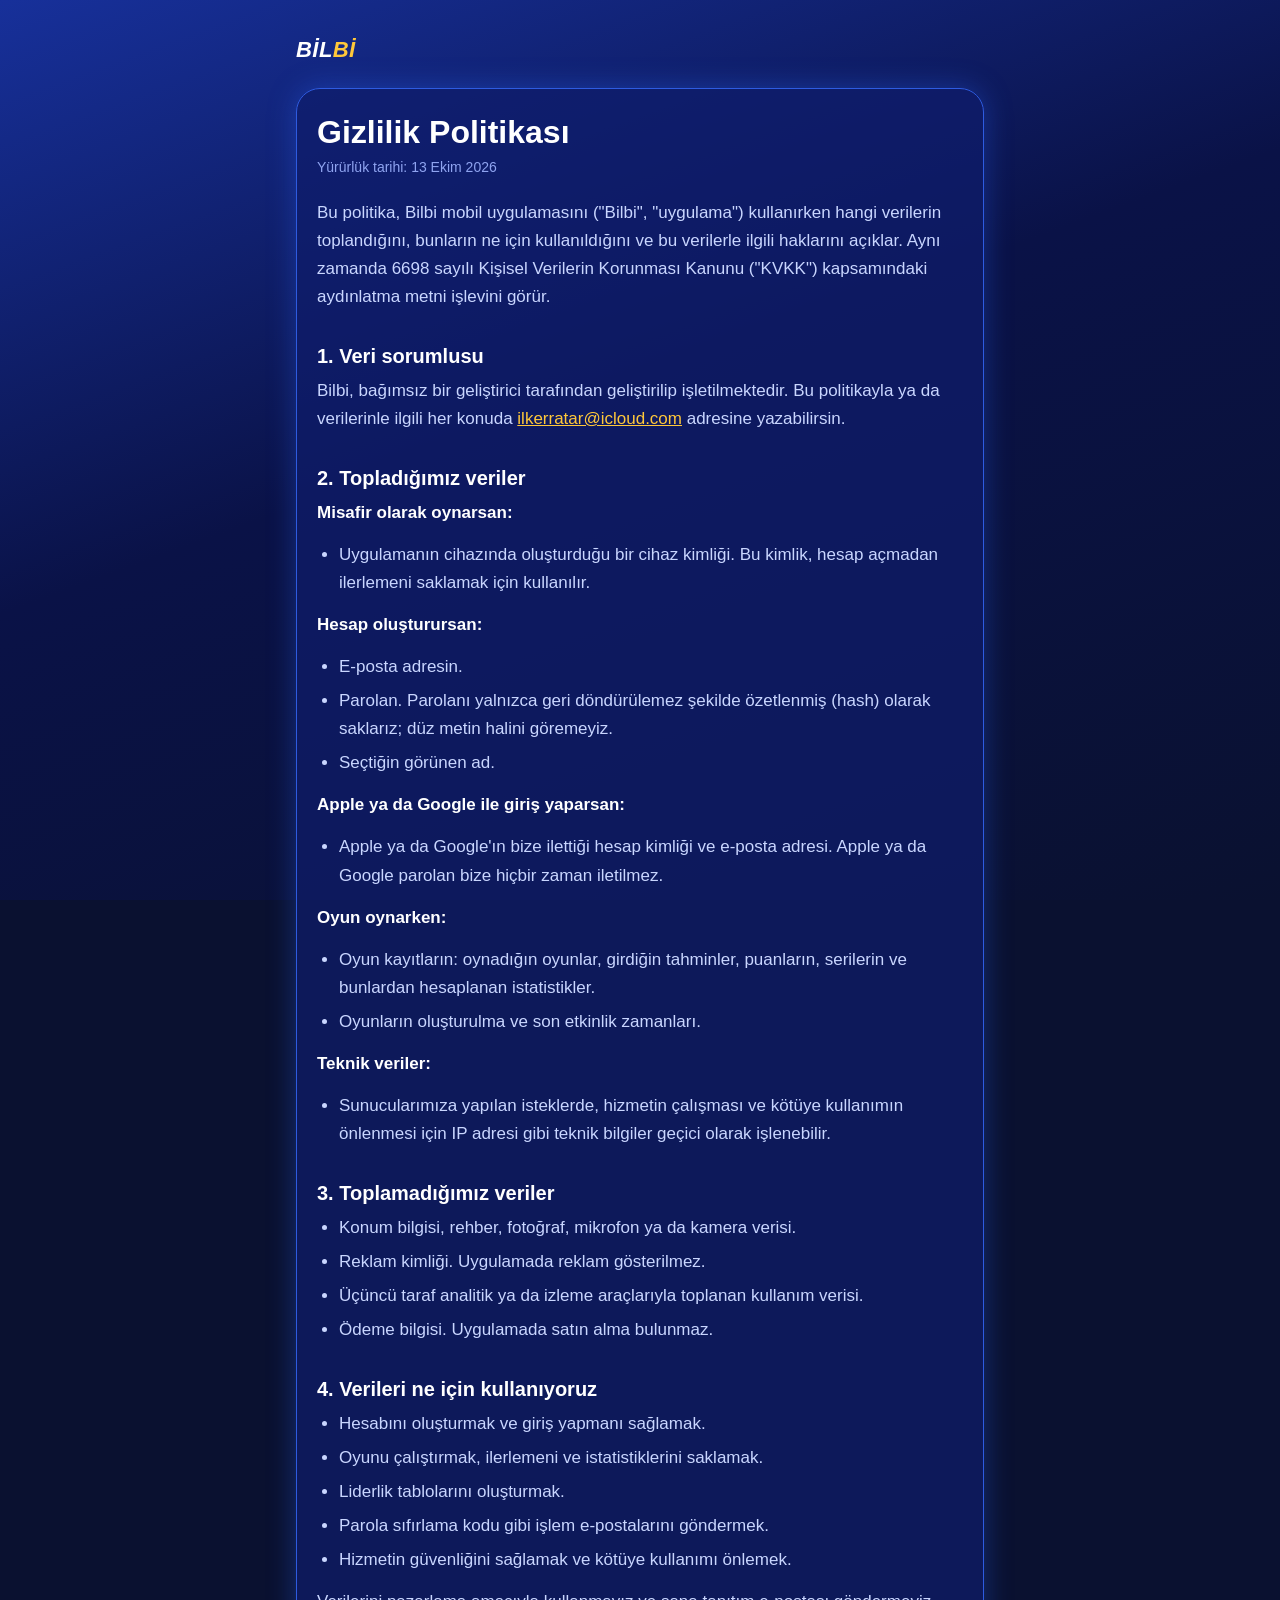
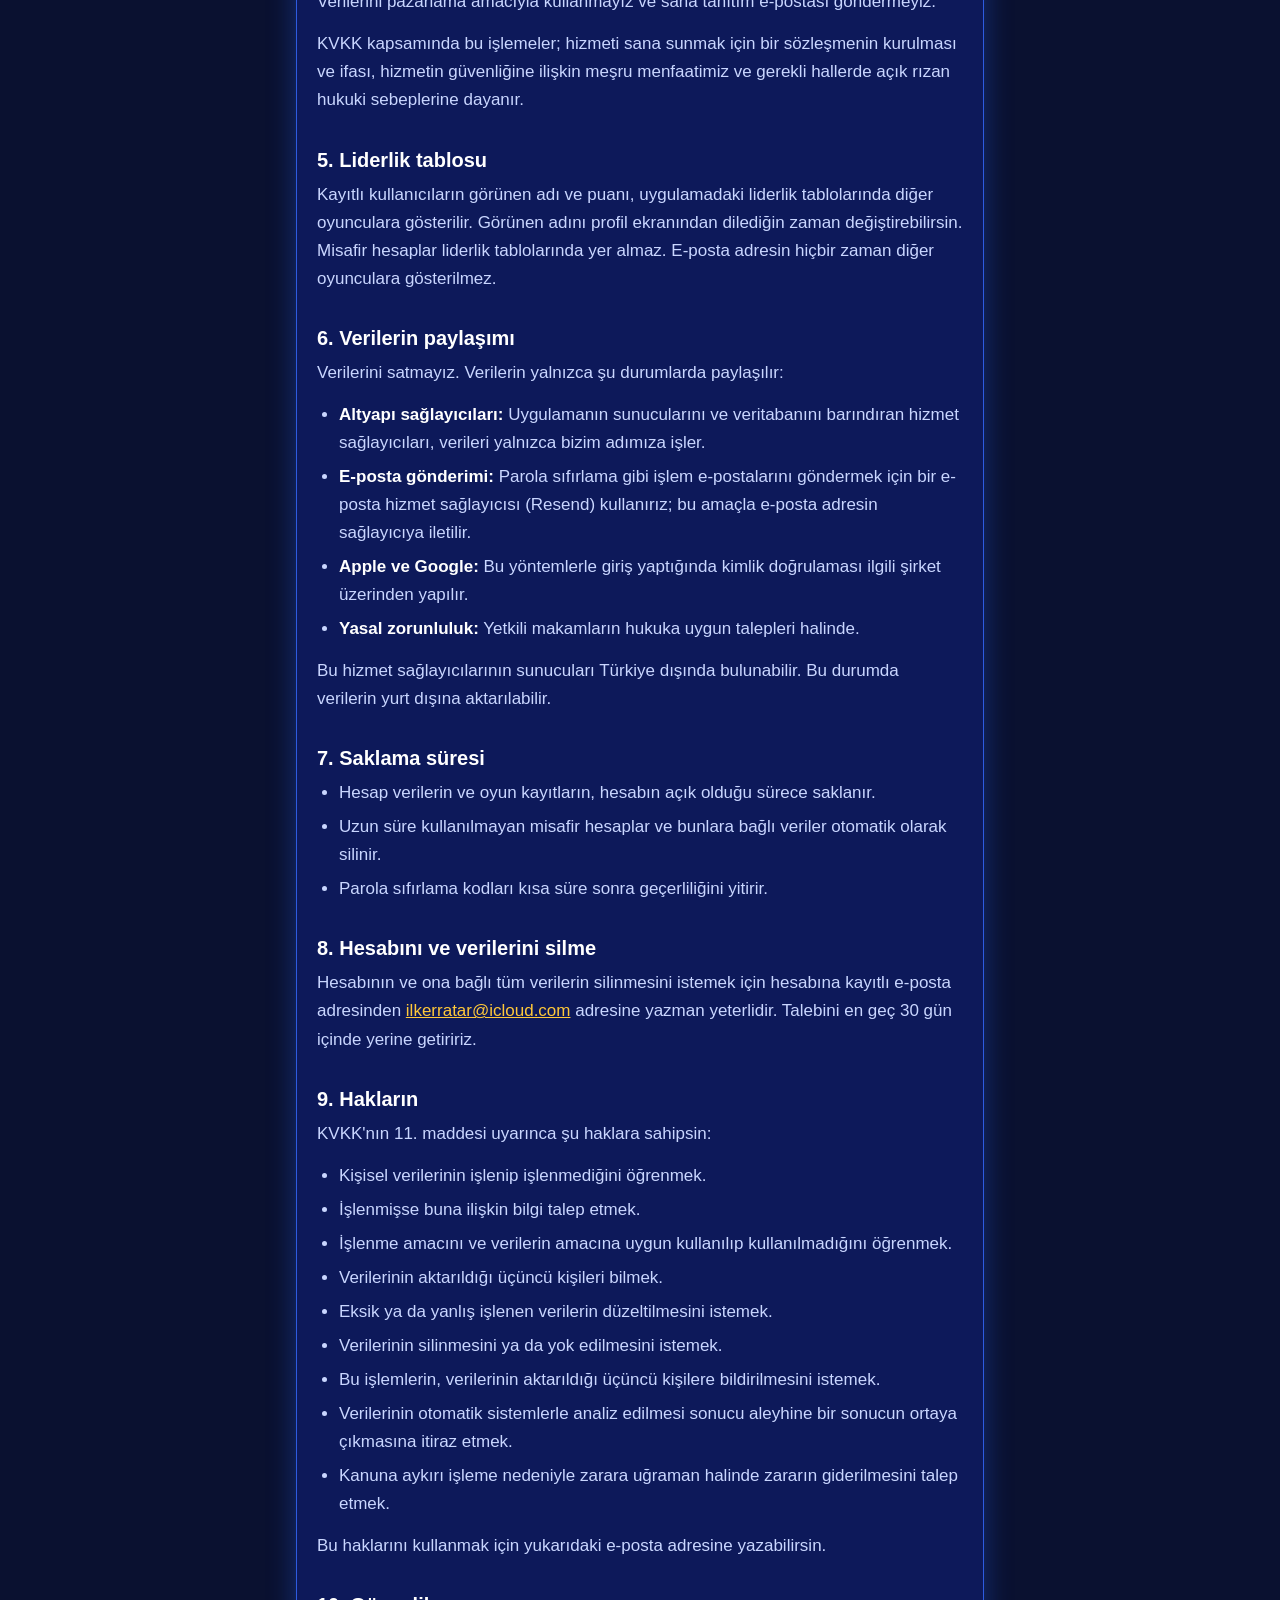
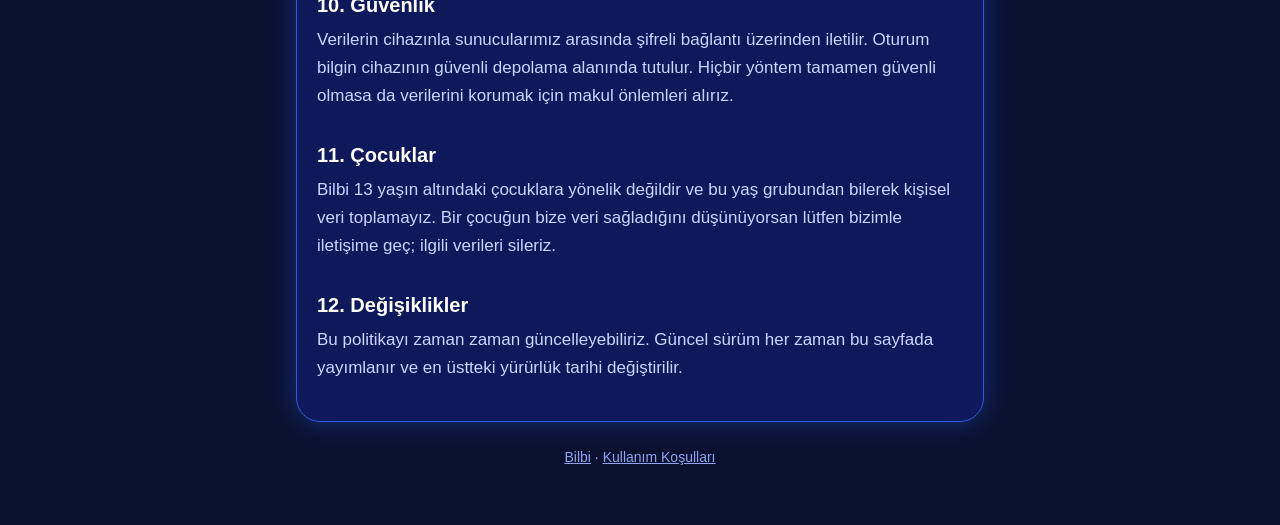
==== gizlilik/index.html @ 4d1f82c2 "Add Bilbi privacy policy and terms of use pages Co-Authored-By: Claude Opus 5.5 <noreply@anthropic.c" ====
<!doctype html>
<html lang="tr">
  <head>
    <meta charset="utf-8" />
    <meta name="viewport" content="width=device-width, initial-scale=1" />
    <title>Gizlilik Politikası | Bilbi</title>
    <meta
      name="description"
      content="Bilbi uygulamasının hangi verileri topladığı ve nasıl kullandığı."
    />
    <link rel="stylesheet" href="../style.css" />
  </head>
  <body>
    <main>
      <a class="brand" href="../">BİL<span>Bİ</span></a>
      <div class="card">
        <h1>Gizlilik Politikası</h1>
        <p class="meta">Yürürlük tarihi: 13 Ekim 2026</p>

        <p>
          Bu politika, Bilbi mobil uygulamasını ("Bilbi", "uygulama")
          kullanırken hangi verilerin toplandığını, bunların ne için
          kullanıldığını ve bu verilerle ilgili haklarını açıklar. Aynı zamanda
          6698 sayılı Kişisel Verilerin Korunması Kanunu ("KVKK") kapsamındaki
          aydınlatma metni işlevini görür.
        </p>

        <h2>1. Veri sorumlusu</h2>
        <p>
          Bilbi, bağımsız bir geliştirici tarafından geliştirilip
          işletilmektedir. Bu politikayla ya da verilerinle ilgili her konuda
          <a href="mailto:ilkerratar@icloud.com">ilkerratar@icloud.com</a>
          adresine yazabilirsin.
        </p>

        <h2>2. Topladığımız veriler</h2>
        <p><strong>Misafir olarak oynarsan:</strong></p>
        <ul>
          <li>
            Uygulamanın cihazında oluşturduğu bir cihaz kimliği. Bu kimlik,
            hesap açmadan ilerlemeni saklamak için kullanılır.
          </li>
        </ul>
        <p><strong>Hesap oluşturursan:</strong></p>
        <ul>
          <li>E-posta adresin.</li>
          <li>
            Parolan. Parolanı yalnızca geri döndürülemez şekilde özetlenmiş
            (hash) olarak saklarız; düz metin halini göremeyiz.
          </li>
          <li>Seçtiğin görünen ad.</li>
        </ul>
        <p><strong>Apple ya da Google ile giriş yaparsan:</strong></p>
        <ul>
          <li>
            Apple ya da Google'ın bize ilettiği hesap kimliği ve e-posta
            adresi. Apple ya da Google parolan bize hiçbir zaman iletilmez.
          </li>
        </ul>
        <p><strong>Oyun oynarken:</strong></p>
        <ul>
          <li>
            Oyun kayıtların: oynadığın oyunlar, girdiğin tahminler, puanların,
            serilerin ve bunlardan hesaplanan istatistikler.
          </li>
          <li>Oyunların oluşturulma ve son etkinlik zamanları.</li>
        </ul>
        <p><strong>Teknik veriler:</strong></p>
        <ul>
          <li>
            Sunucularımıza yapılan isteklerde, hizmetin çalışması ve kötüye
            kullanımın önlenmesi için IP adresi gibi teknik bilgiler geçici
            olarak işlenebilir.
          </li>
        </ul>

        <h2>3. Toplamadığımız veriler</h2>
        <ul>
          <li>Konum bilgisi, rehber, fotoğraf, mikrofon ya da kamera verisi.</li>
          <li>Reklam kimliği. Uygulamada reklam gösterilmez.</li>
          <li>
            Üçüncü taraf analitik ya da izleme araçlarıyla toplanan kullanım
            verisi.
          </li>
          <li>Ödeme bilgisi. Uygulamada satın alma bulunmaz.</li>
        </ul>

        <h2>4. Verileri ne için kullanıyoruz</h2>
        <ul>
          <li>Hesabını oluşturmak ve giriş yapmanı sağlamak.</li>
          <li>Oyunu çalıştırmak, ilerlemeni ve istatistiklerini saklamak.</li>
          <li>Liderlik tablolarını oluşturmak.</li>
          <li>Parola sıfırlama kodu gibi işlem e-postalarını göndermek.</li>
          <li>Hizmetin güvenliğini sağlamak ve kötüye kullanımı önlemek.</li>
        </ul>
        <p>
          Verilerini pazarlama amacıyla kullanmayız ve sana tanıtım e-postası
          göndermeyiz.
        </p>
        <p>
          KVKK kapsamında bu işlemeler; hizmeti sana sunmak için bir sözleşmenin
          kurulması ve ifası, hizmetin güvenliğine ilişkin meşru menfaatimiz ve
          gerekli hallerde açık rızan hukuki sebeplerine dayanır.
        </p>

        <h2>5. Liderlik tablosu</h2>
        <p>
          Kayıtlı kullanıcıların görünen adı ve puanı, uygulamadaki liderlik
          tablolarında diğer oyunculara gösterilir. Görünen adını profil
          ekranından dilediğin zaman değiştirebilirsin. Misafir hesaplar
          liderlik tablolarında yer almaz. E-posta adresin hiçbir zaman diğer
          oyunculara gösterilmez.
        </p>

        <h2>6. Verilerin paylaşımı</h2>
        <p>Verilerini satmayız. Verilerin yalnızca şu durumlarda paylaşılır:</p>
        <ul>
          <li>
            <strong>Altyapı sağlayıcıları:</strong> Uygulamanın sunucularını ve
            veritabanını barındıran hizmet sağlayıcıları, verileri yalnızca
            bizim adımıza işler.
          </li>
          <li>
            <strong>E-posta gönderimi:</strong> Parola sıfırlama gibi işlem
            e-postalarını göndermek için bir e-posta hizmet sağlayıcısı
            (Resend) kullanırız; bu amaçla e-posta adresin sağlayıcıya
            iletilir.
          </li>
          <li>
            <strong>Apple ve Google:</strong> Bu yöntemlerle giriş yaptığında
            kimlik doğrulaması ilgili şirket üzerinden yapılır.
          </li>
          <li>
            <strong>Yasal zorunluluk:</strong> Yetkili makamların hukuka uygun
            talepleri halinde.
          </li>
        </ul>
        <p>
          Bu hizmet sağlayıcılarının sunucuları Türkiye dışında bulunabilir. Bu
          durumda verilerin yurt dışına aktarılabilir.
        </p>

        <h2>7. Saklama süresi</h2>
        <ul>
          <li>
            Hesap verilerin ve oyun kayıtların, hesabın açık olduğu sürece
            saklanır.
          </li>
          <li>
            Uzun süre kullanılmayan misafir hesaplar ve bunlara bağlı veriler
            otomatik olarak silinir.
          </li>
          <li>
            Parola sıfırlama kodları kısa süre sonra geçerliliğini yitirir.
          </li>
        </ul>

        <h2>8. Hesabını ve verilerini silme</h2>
        <p>
          Hesabının ve ona bağlı tüm verilerin silinmesini istemek için hesabına
          kayıtlı e-posta adresinden
          <a href="mailto:ilkerratar@icloud.com">ilkerratar@icloud.com</a>
          adresine yazman yeterlidir. Talebini en geç 30 gün içinde yerine
          getiririz.
        </p>

        <h2>9. Hakların</h2>
        <p>KVKK'nın 11. maddesi uyarınca şu haklara sahipsin:</p>
        <ul>
          <li>Kişisel verilerinin işlenip işlenmediğini öğrenmek.</li>
          <li>İşlenmişse buna ilişkin bilgi talep etmek.</li>
          <li>
            İşlenme amacını ve verilerin amacına uygun kullanılıp
            kullanılmadığını öğrenmek.
          </li>
          <li>Verilerinin aktarıldığı üçüncü kişileri bilmek.</li>
          <li>Eksik ya da yanlış işlenen verilerin düzeltilmesini istemek.</li>
          <li>Verilerinin silinmesini ya da yok edilmesini istemek.</li>
          <li>
            Bu işlemlerin, verilerinin aktarıldığı üçüncü kişilere
            bildirilmesini istemek.
          </li>
          <li>
            Verilerinin otomatik sistemlerle analiz edilmesi sonucu aleyhine bir
            sonucun ortaya çıkmasına itiraz etmek.
          </li>
          <li>
            Kanuna aykırı işleme nedeniyle zarara uğraman halinde zararın
            giderilmesini talep etmek.
          </li>
        </ul>
        <p>
          Bu haklarını kullanmak için yukarıdaki e-posta adresine
          yazabilirsin.
        </p>

        <h2>10. Güvenlik</h2>
        <p>
          Verilerin cihazınla sunucularımız arasında şifreli bağlantı üzerinden
          iletilir. Oturum bilgin cihazının güvenli depolama alanında tutulur.
          Hiçbir yöntem tamamen güvenli olmasa da verilerini korumak için makul
          önlemleri alırız.
        </p>

        <h2>11. Çocuklar</h2>
        <p>
          Bilbi 13 yaşın altındaki çocuklara yönelik değildir ve bu yaş
          grubundan bilerek kişisel veri toplamayız. Bir çocuğun bize veri
          sağladığını düşünüyorsan lütfen bizimle iletişime geç; ilgili verileri
          sileriz.
        </p>

        <h2>12. Değişiklikler</h2>
        <p>
          Bu politikayı zaman zaman güncelleyebiliriz. Güncel sürüm her zaman bu
          sayfada yayımlanır ve en üstteki yürürlük tarihi değiştirilir.
        </p>
      </div>
      <footer>
        <a href="../">Bilbi</a> · <a href="../kosullar/">Kullanım Koşulları</a>
      </footer>
    </main>
  </body>
</html>
---- style.css ----
:root {
  --bg: #0a1130;
  --panel: #0e1c6b;
  --border: #2e5be0;
  --text: #ffffff;
  --text-soft: #c9d6ff;
  --text-muted: #8fa4f0;
  --gold: #ffc83a;
}

* {
  box-sizing: border-box;
}

html {
  -webkit-text-size-adjust: 100%;
}

body {
  margin: 0;
  background: var(--bg);
  background-image: linear-gradient(160deg, #17309a 0%, #0a1247 45%, #0a1130 100%);
  background-attachment: fixed;
  color: var(--text-soft);
  font-family: -apple-system, BlinkMacSystemFont, 'Segoe UI', Roboto, Helvetica, Arial, sans-serif;
  font-size: 17px;
  line-height: 1.65;
}

main {
  max-width: 720px;
  margin: 0 auto;
  padding: 32px 16px 56px;
}

.brand {
  display: inline-block;
  margin-bottom: 20px;
  color: var(--text);
  font-size: 22px;
  font-weight: 900;
  font-style: italic;
  letter-spacing: 0.02em;
  text-decoration: none;
}

.brand span {
  color: var(--gold);
}

.card {
  padding: 24px 20px;
  border: 1.5px solid var(--border);
  border-radius: 24px;
  background: rgba(14, 28, 107, 0.72);
  box-shadow: 0 0 28px rgba(47, 107, 255, 0.35);
}

h1 {
  margin: 0 0 4px;
  color: var(--text);
  font-size: 32px;
  line-height: 1.2;
}

h2 {
  margin: 32px 0 8px;
  color: var(--text);
  font-size: 20px;
  line-height: 1.3;
}

p,
ul {
  margin: 0 0 14px;
}

ul {
  padding-left: 22px;
}

li {
  margin-bottom: 6px;
}

strong {
  color: var(--text);
}

a {
  color: var(--gold);
  overflow-wrap: anywhere;
}

.meta {
  margin-bottom: 20px;
  color: var(--text-muted);
  font-size: 14px;
}

.links {
  margin: 20px 0 0;
  padding: 0;
  list-style: none;
}

.links li {
  margin-bottom: 10px;
}

.links a {
  display: block;
  padding: 14px 16px;
  border: 1px solid rgba(86, 120, 230, 0.55);
  border-radius: 16px;
  background: rgba(10, 18, 72, 0.55);
  color: var(--text);
  font-weight: 700;
  text-decoration: none;
}

footer {
  margin-top: 24px;
  color: var(--text-muted);
  font-size: 14px;
  text-align: center;
}

footer a {
  color: var(--text-muted);
}
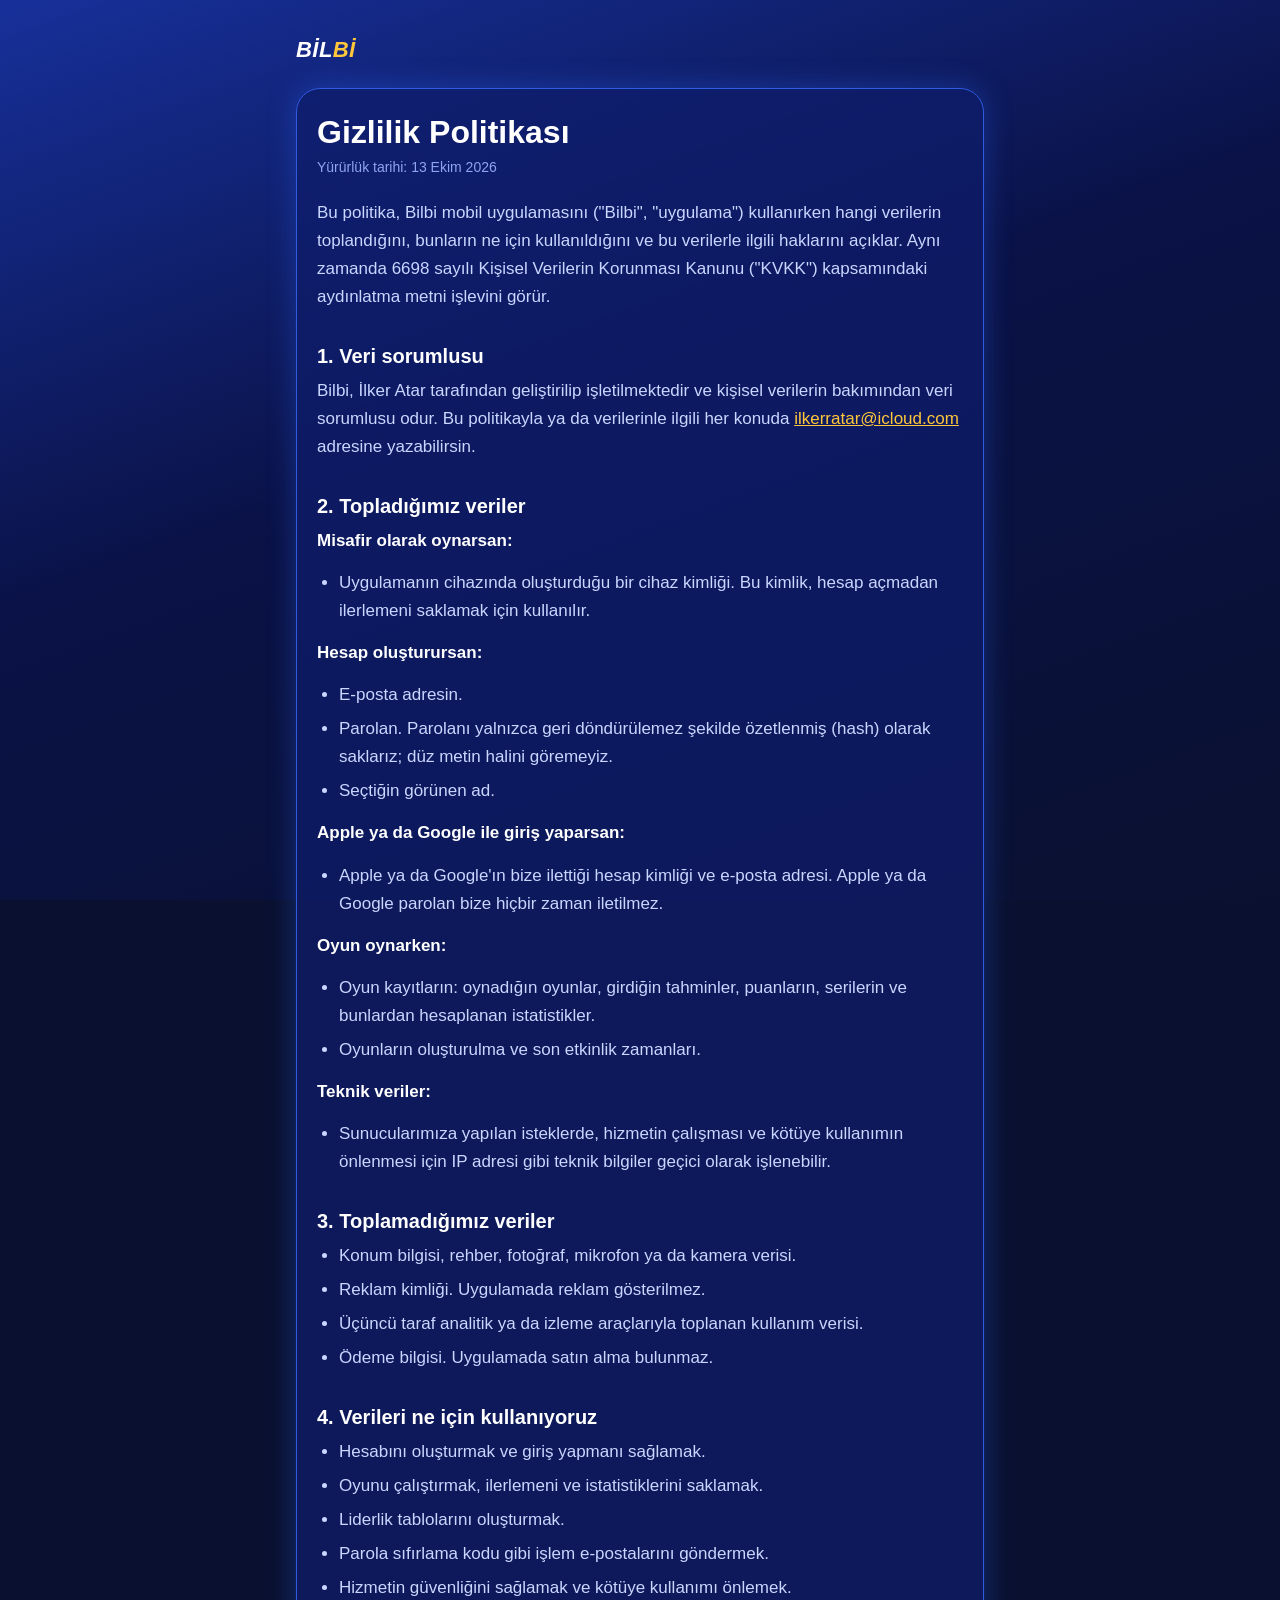
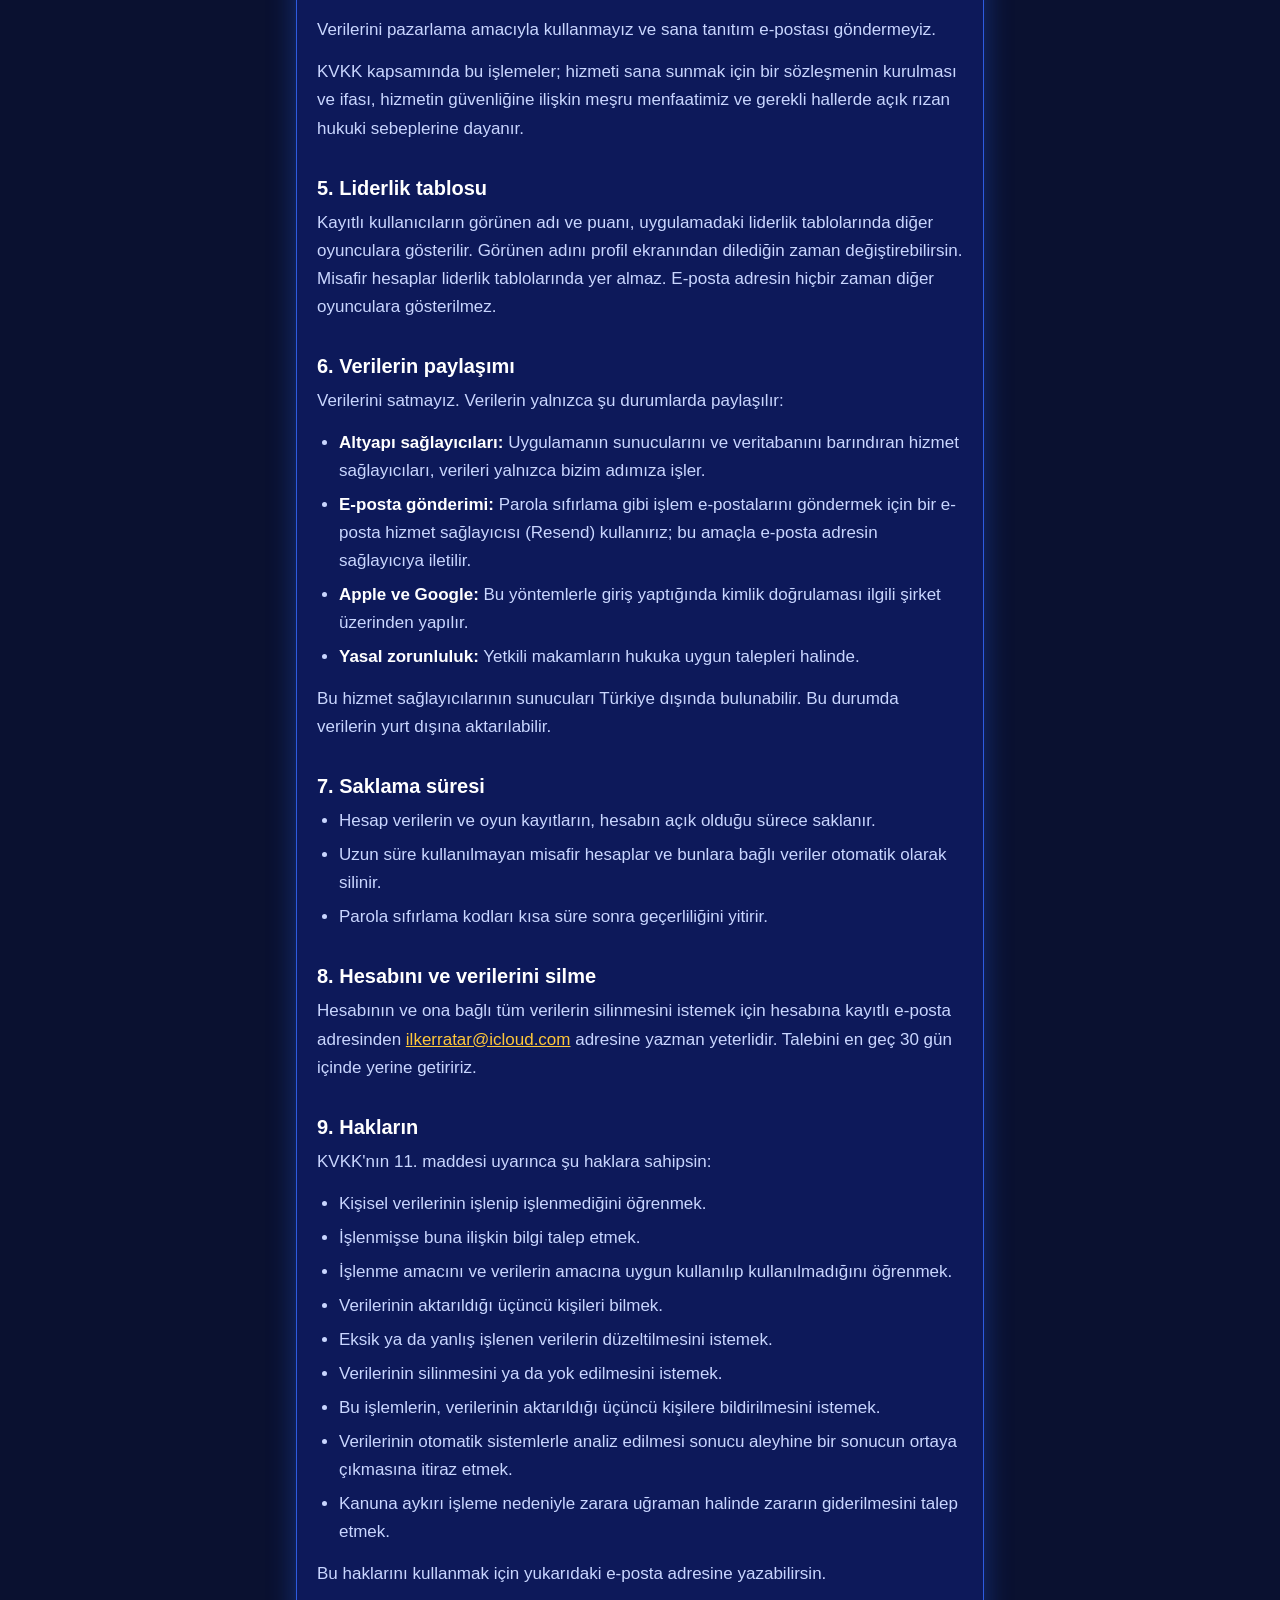
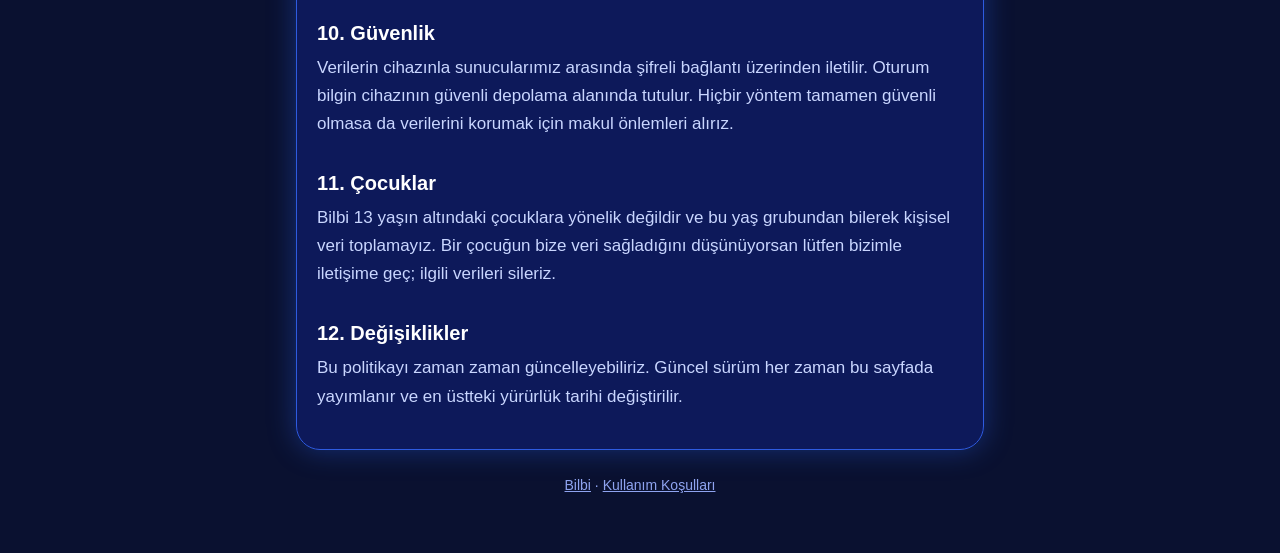
==== commit da375a8a: "Name the data controller in the privacy policy Co-Authored-By: Claude Opus 5.5 <noreply@anthropic.co" ====
--- a/gizlilik/index.html
+++ b/gizlilik/index.html
@@ -27,8 +27,9 @@
 
         <h2>1. Veri sorumlusu</h2>
         <p>
-          Bilbi, bağımsız bir geliştirici tarafından geliştirilip
-          işletilmektedir. Bu politikayla ya da verilerinle ilgili her konuda
+          Bilbi, İlker Atar tarafından geliştirilip işletilmektedir ve
+          kişisel verilerin bakımından veri sorumlusu odur. Bu politikayla ya
+          da verilerinle ilgili her konuda
           <a href="mailto:ilkerratar@icloud.com">ilkerratar@icloud.com</a>
           adresine yazabilirsin.
         </p>
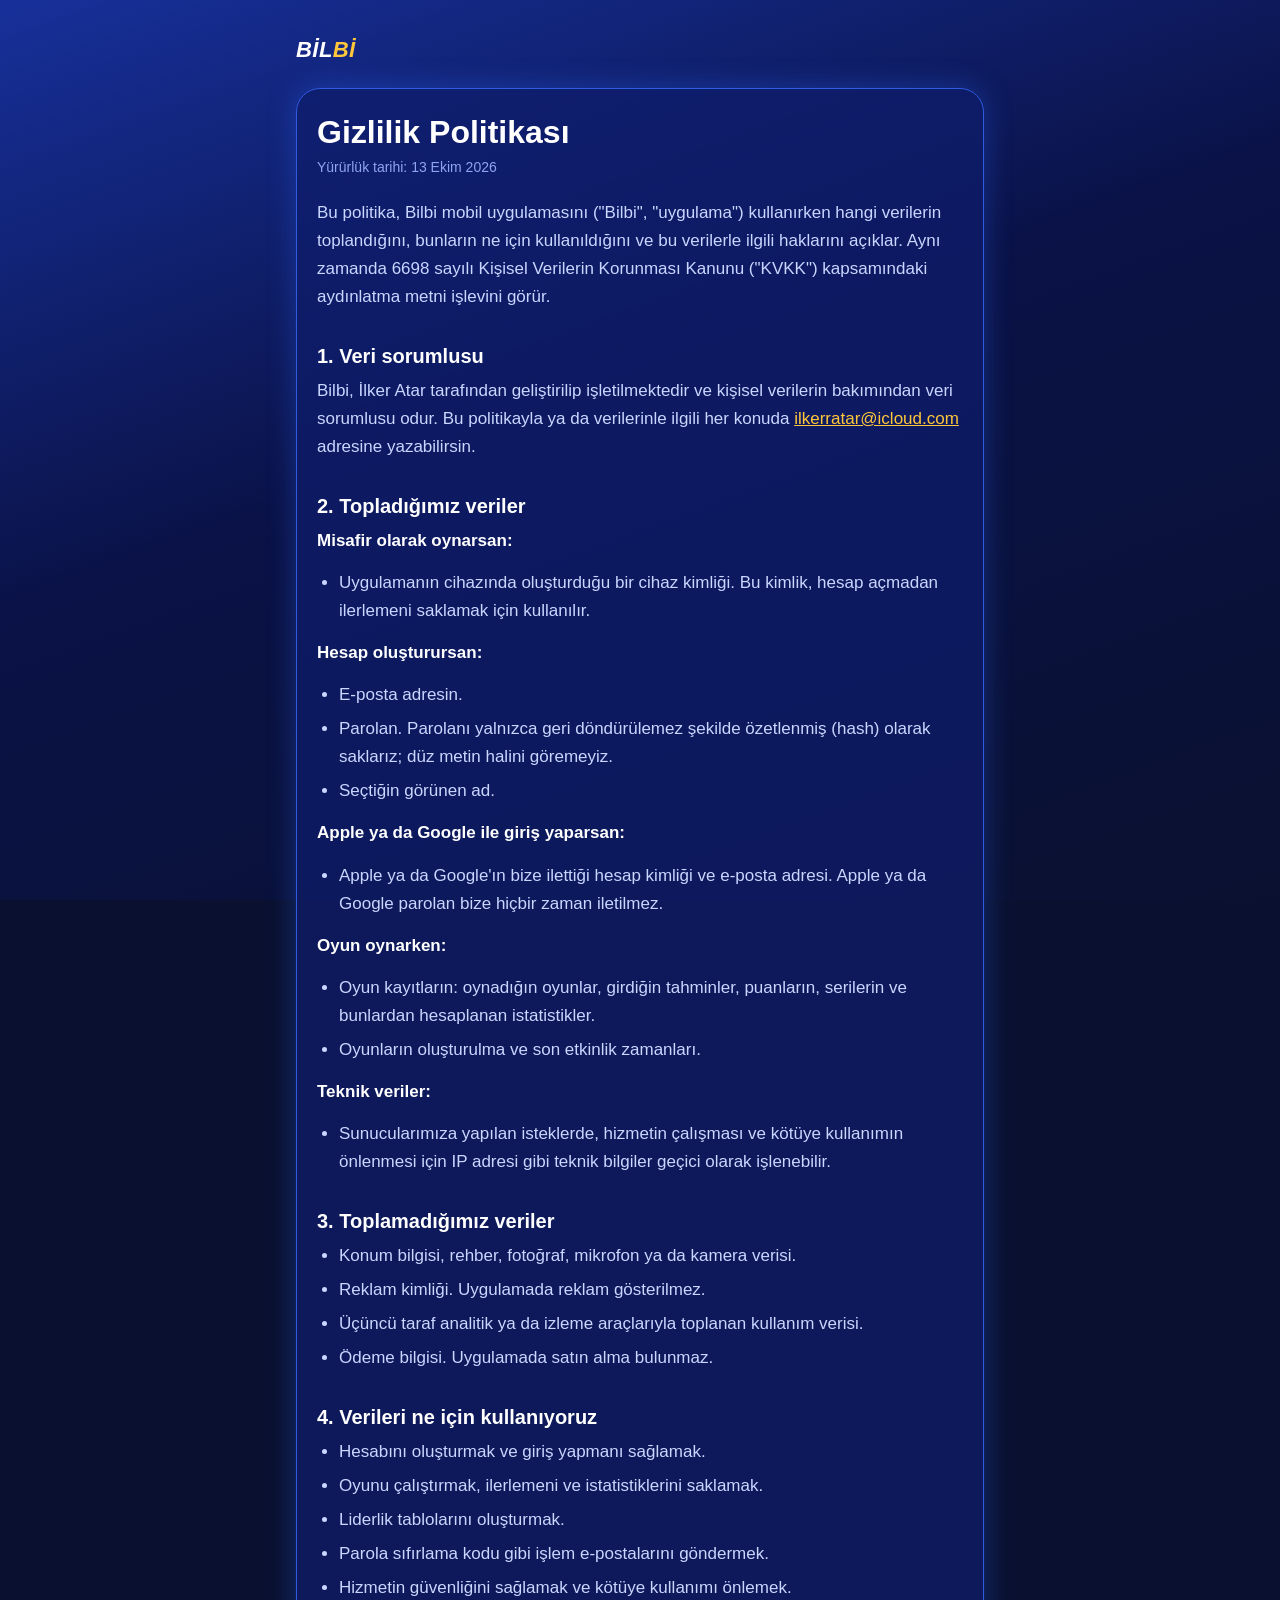
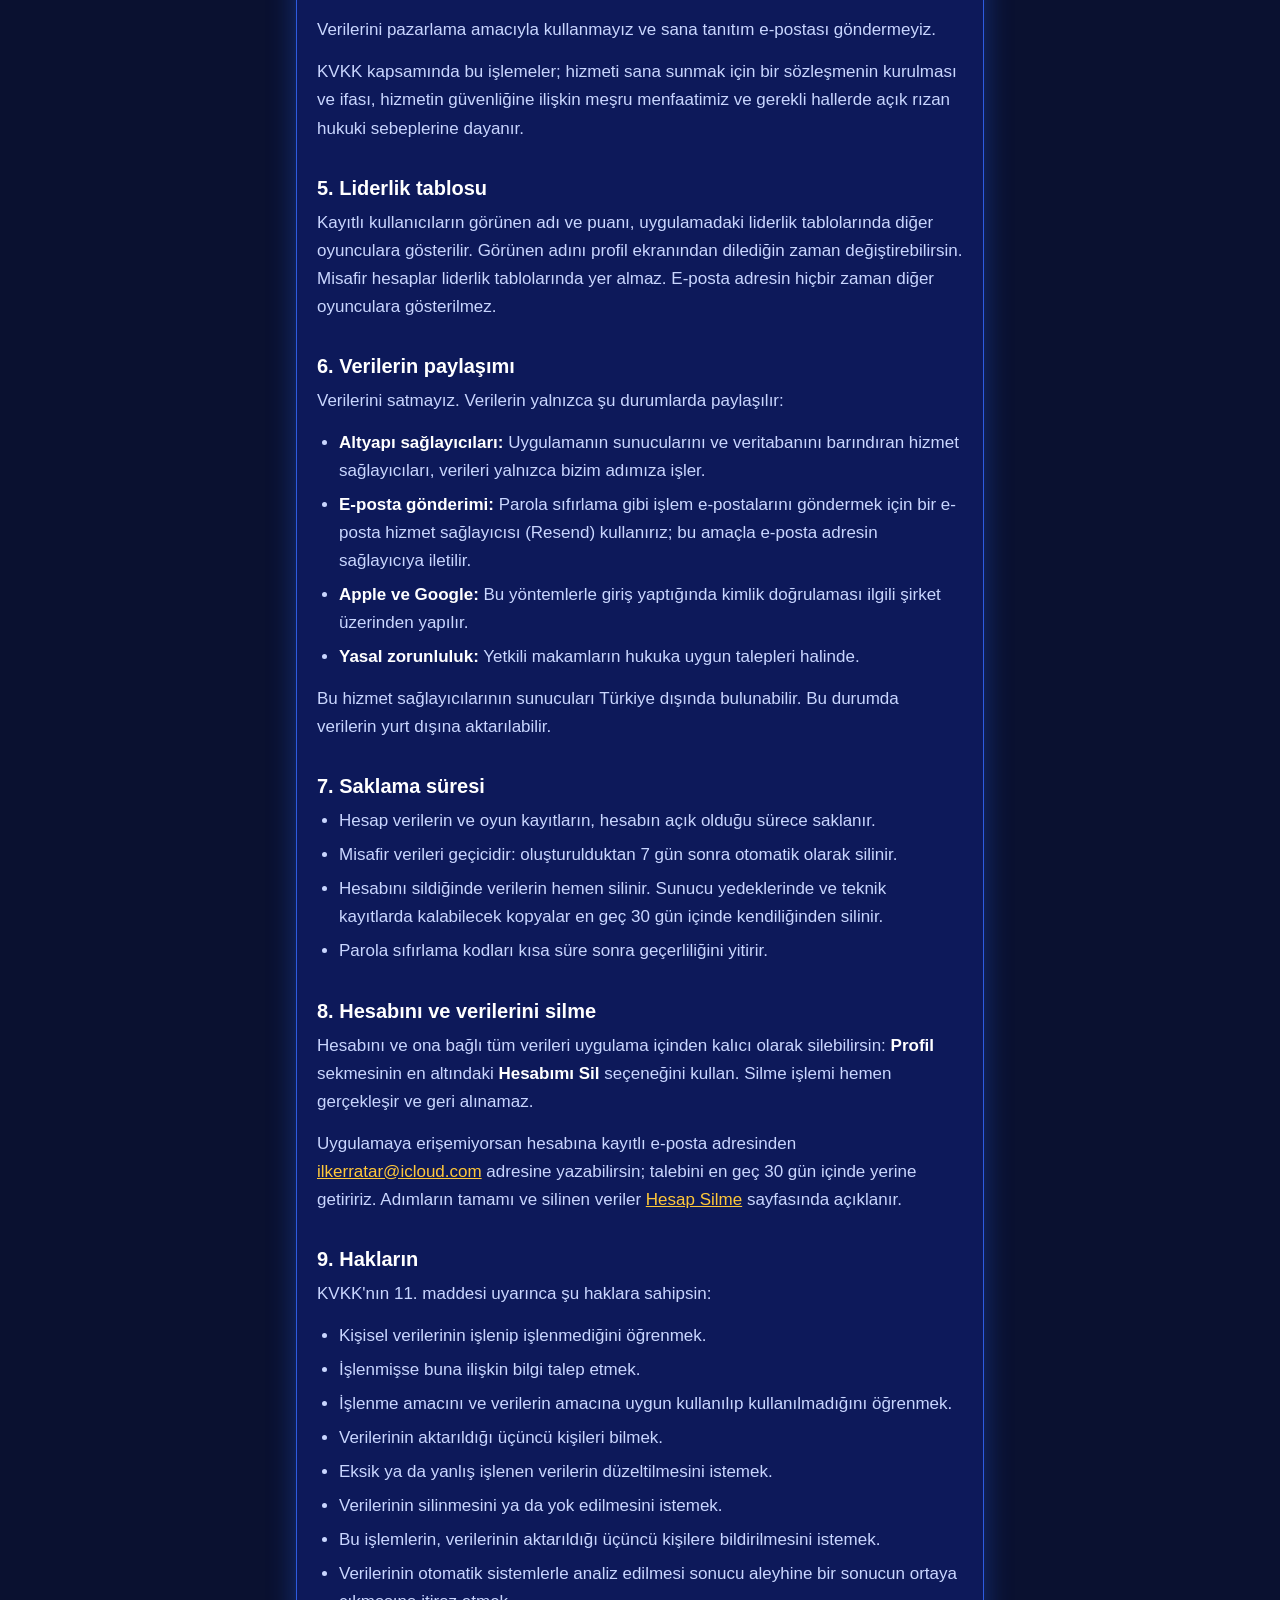
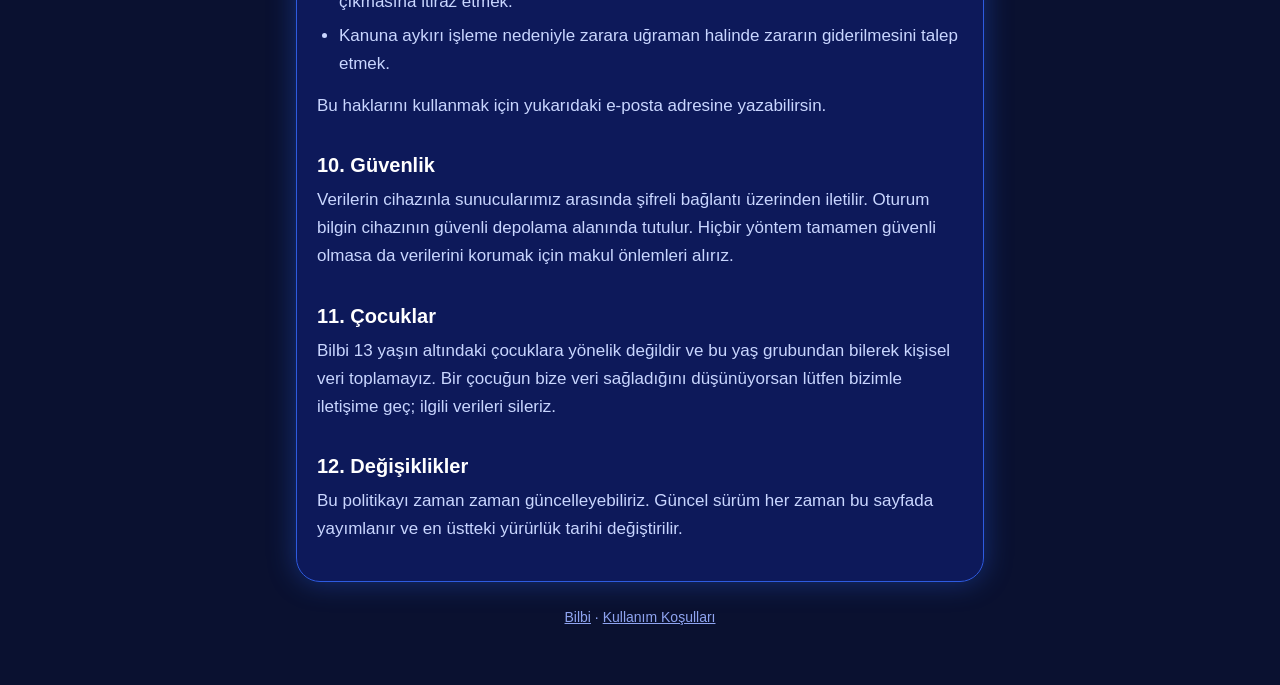
==== commit 20f782d3: "Add account deletion page and describe in-app deletion Co-Authored-By: Claude Opus 5.5 <noreply@anth" ====
--- a/gizlilik/index.html
+++ b/gizlilik/index.html
@@ -148,8 +148,13 @@
             saklanır.
           </li>
           <li>
-            Uzun süre kullanılmayan misafir hesaplar ve bunlara bağlı veriler
-            otomatik olarak silinir.
+            Misafir verileri geçicidir: oluşturulduktan 7 gün sonra otomatik
+            olarak silinir.
+          </li>
+          <li>
+            Hesabını sildiğinde verilerin hemen silinir. Sunucu yedeklerinde ve
+            teknik kayıtlarda kalabilecek kopyalar en geç 30 gün içinde
+            kendiliğinden silinir.
           </li>
           <li>
             Parola sıfırlama kodları kısa süre sonra geçerliliğini yitirir.
@@ -158,11 +163,17 @@
 
         <h2>8. Hesabını ve verilerini silme</h2>
         <p>
-          Hesabının ve ona bağlı tüm verilerin silinmesini istemek için hesabına
-          kayıtlı e-posta adresinden
+          Hesabını ve ona bağlı tüm verileri uygulama içinden kalıcı olarak
+          silebilirsin: <strong>Profil</strong> sekmesinin en altındaki
+          <strong>Hesabımı Sil</strong> seçeneğini kullan. Silme işlemi hemen
+          gerçekleşir ve geri alınamaz.
+        </p>
+        <p>
+          Uygulamaya erişemiyorsan hesabına kayıtlı e-posta adresinden
           <a href="mailto:ilkerratar@icloud.com">ilkerratar@icloud.com</a>
-          adresine yazman yeterlidir. Talebini en geç 30 gün içinde yerine
-          getiririz.
+          adresine yazabilirsin; talebini en geç 30 gün içinde yerine getiririz.
+          Adımların tamamı ve silinen veriler
+          <a href="../hesap-silme/">Hesap Silme</a> sayfasında açıklanır.
         </p>
 
         <h2>9. Hakların</h2>
--- a/style.css
+++ b/style.css
@@ -71,11 +71,13 @@
 }
 
 p,
-ul {
+ul,
+ol {
   margin: 0 0 14px;
 }
 
-ul {
+ul,
+ol {
   padding-left: 22px;
 }
 
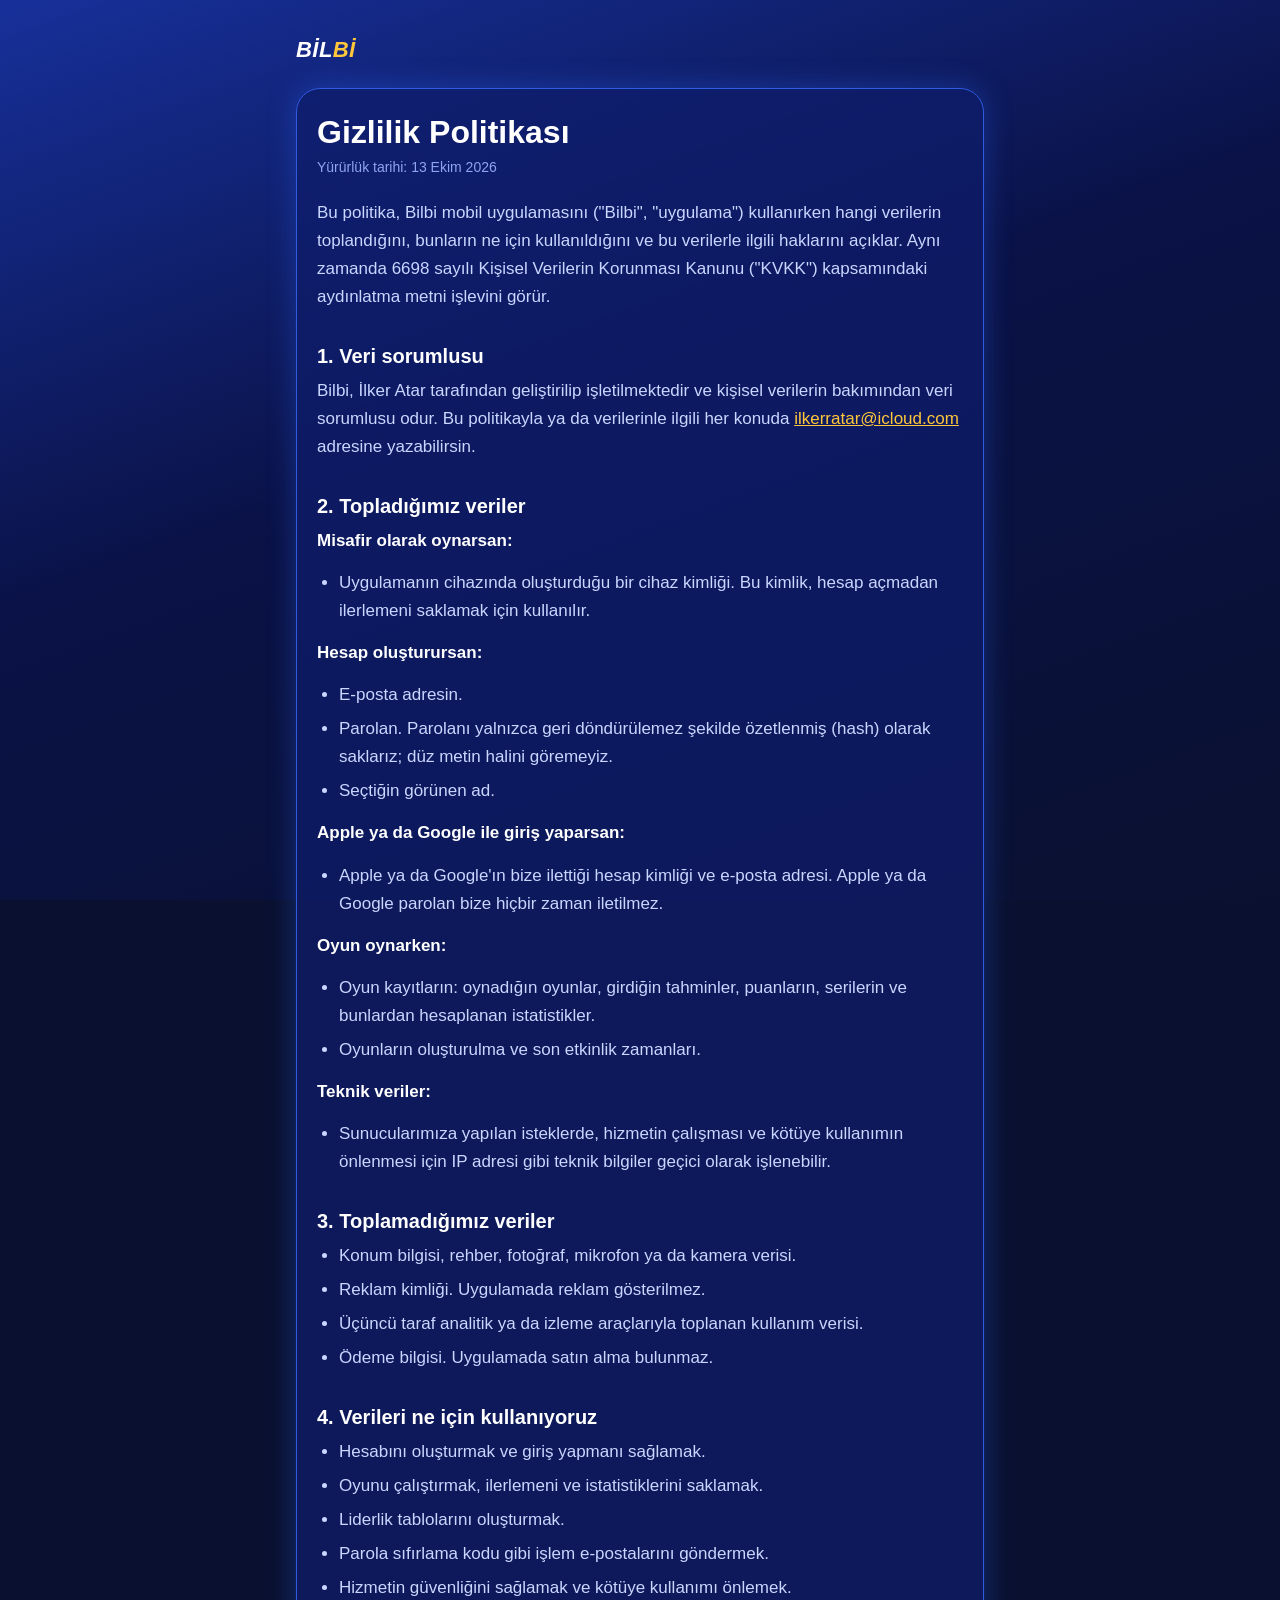
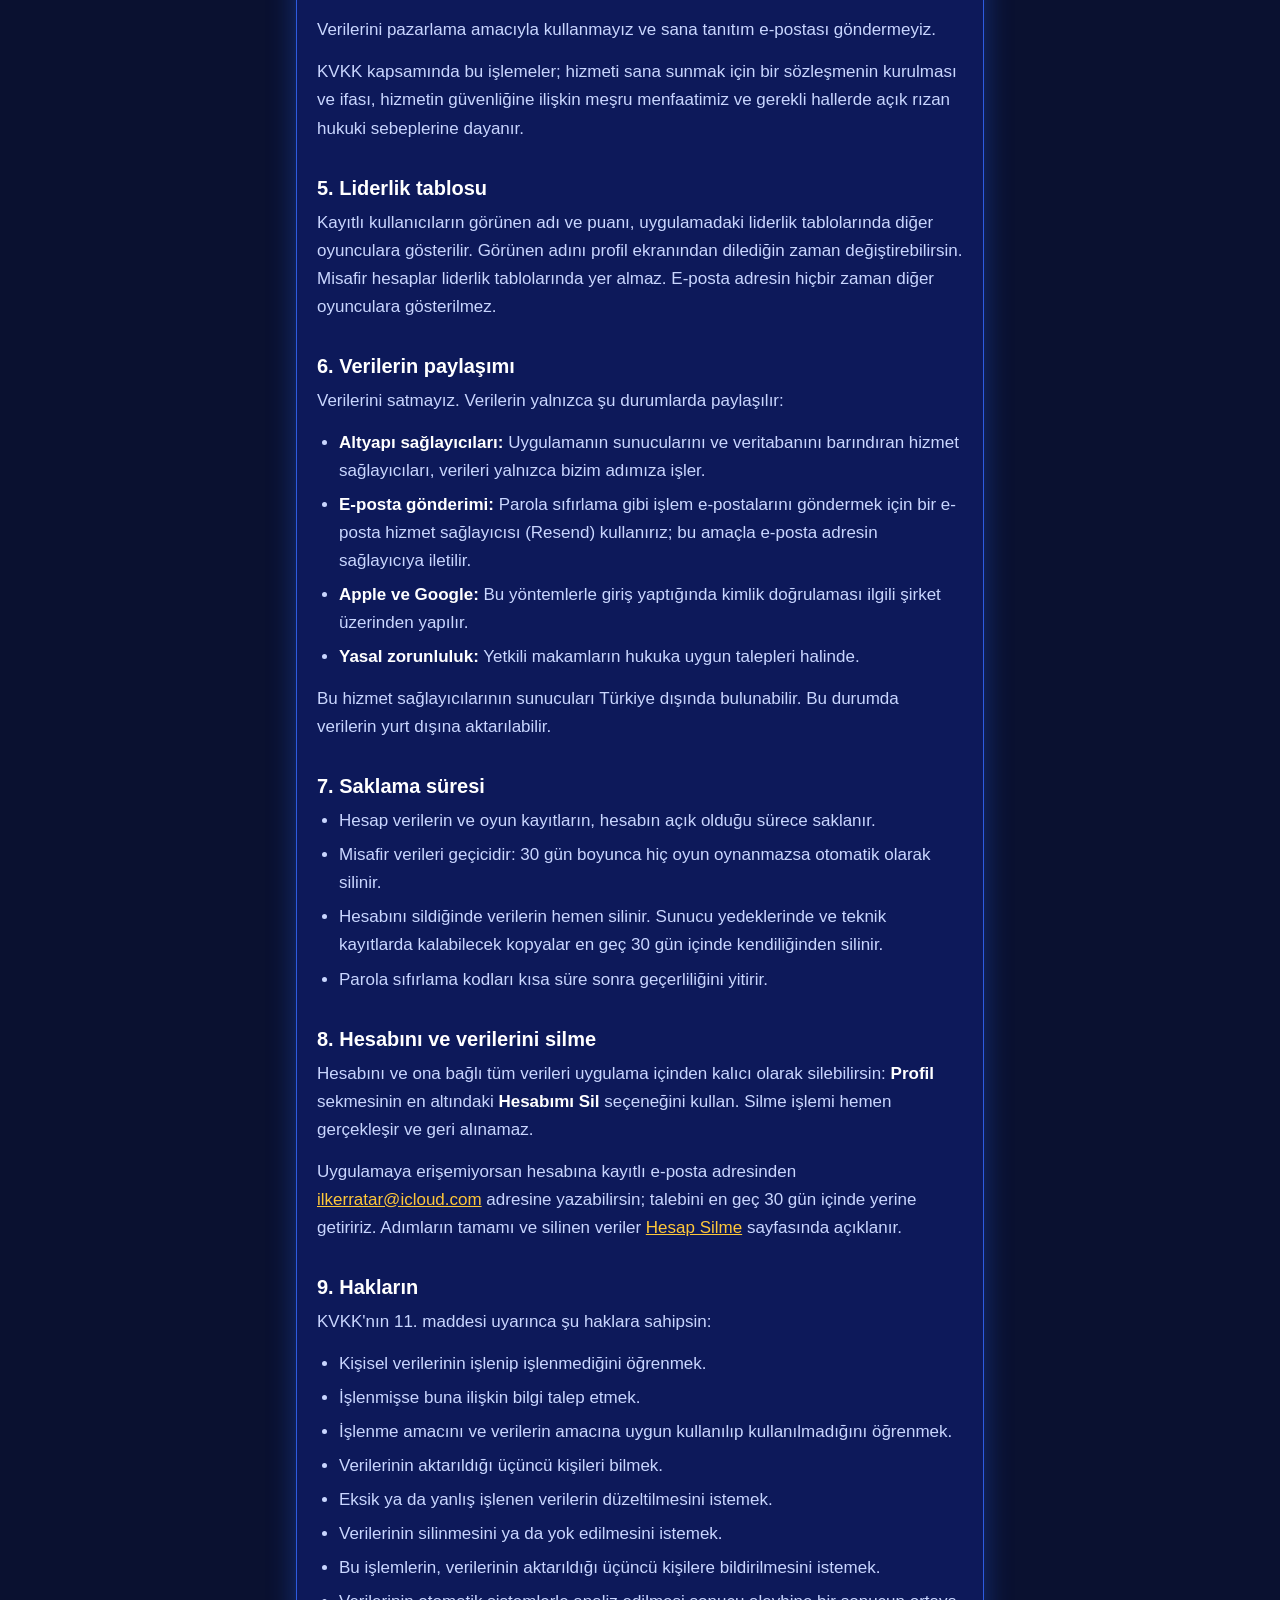
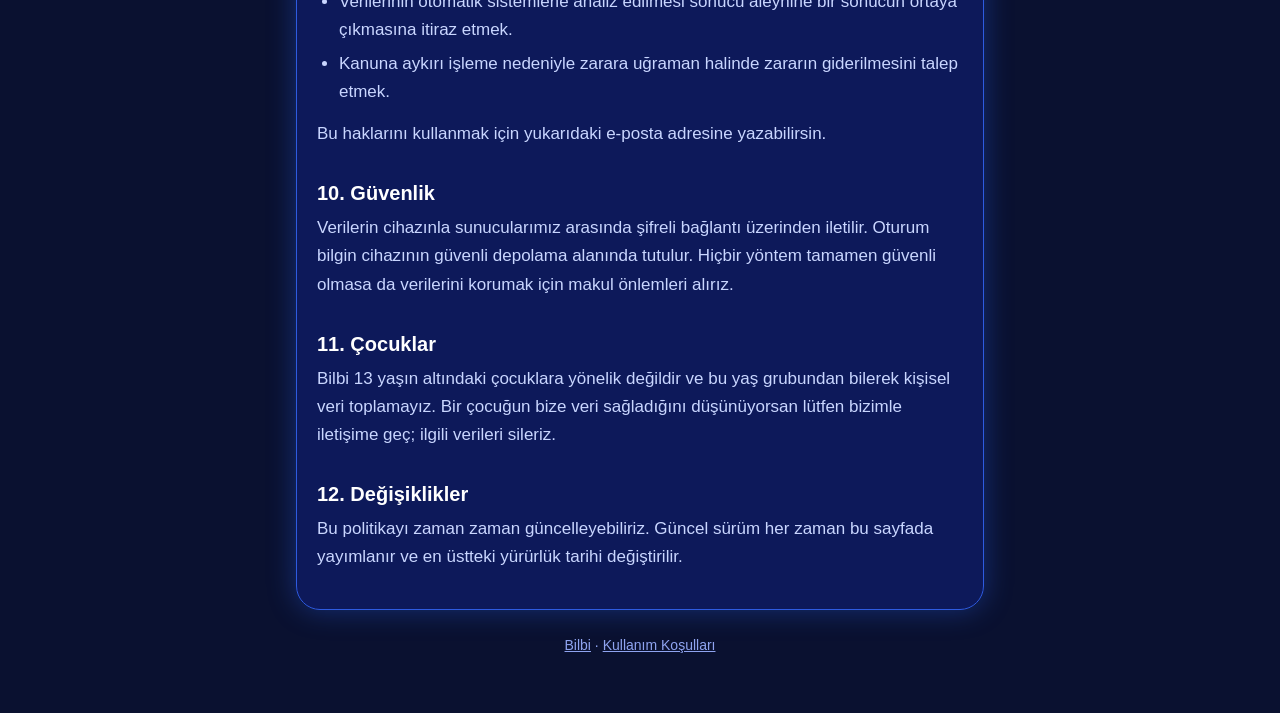
==== commit c6996d1f: "Describe guest data retention as 30 days of inactivity Co-Authored-By: Claude Opus 5.5 <noreply@anth" ====
--- a/gizlilik/index.html
+++ b/gizlilik/index.html
@@ -148,8 +148,8 @@
             saklanır.
           </li>
           <li>
-            Misafir verileri geçicidir: oluşturulduktan 7 gün sonra otomatik
-            olarak silinir.
+            Misafir verileri geçicidir: 30 gün boyunca hiç oyun oynanmazsa
+            otomatik olarak silinir.
           </li>
           <li>
             Hesabını sildiğinde verilerin hemen silinir. Sunucu yedeklerinde ve
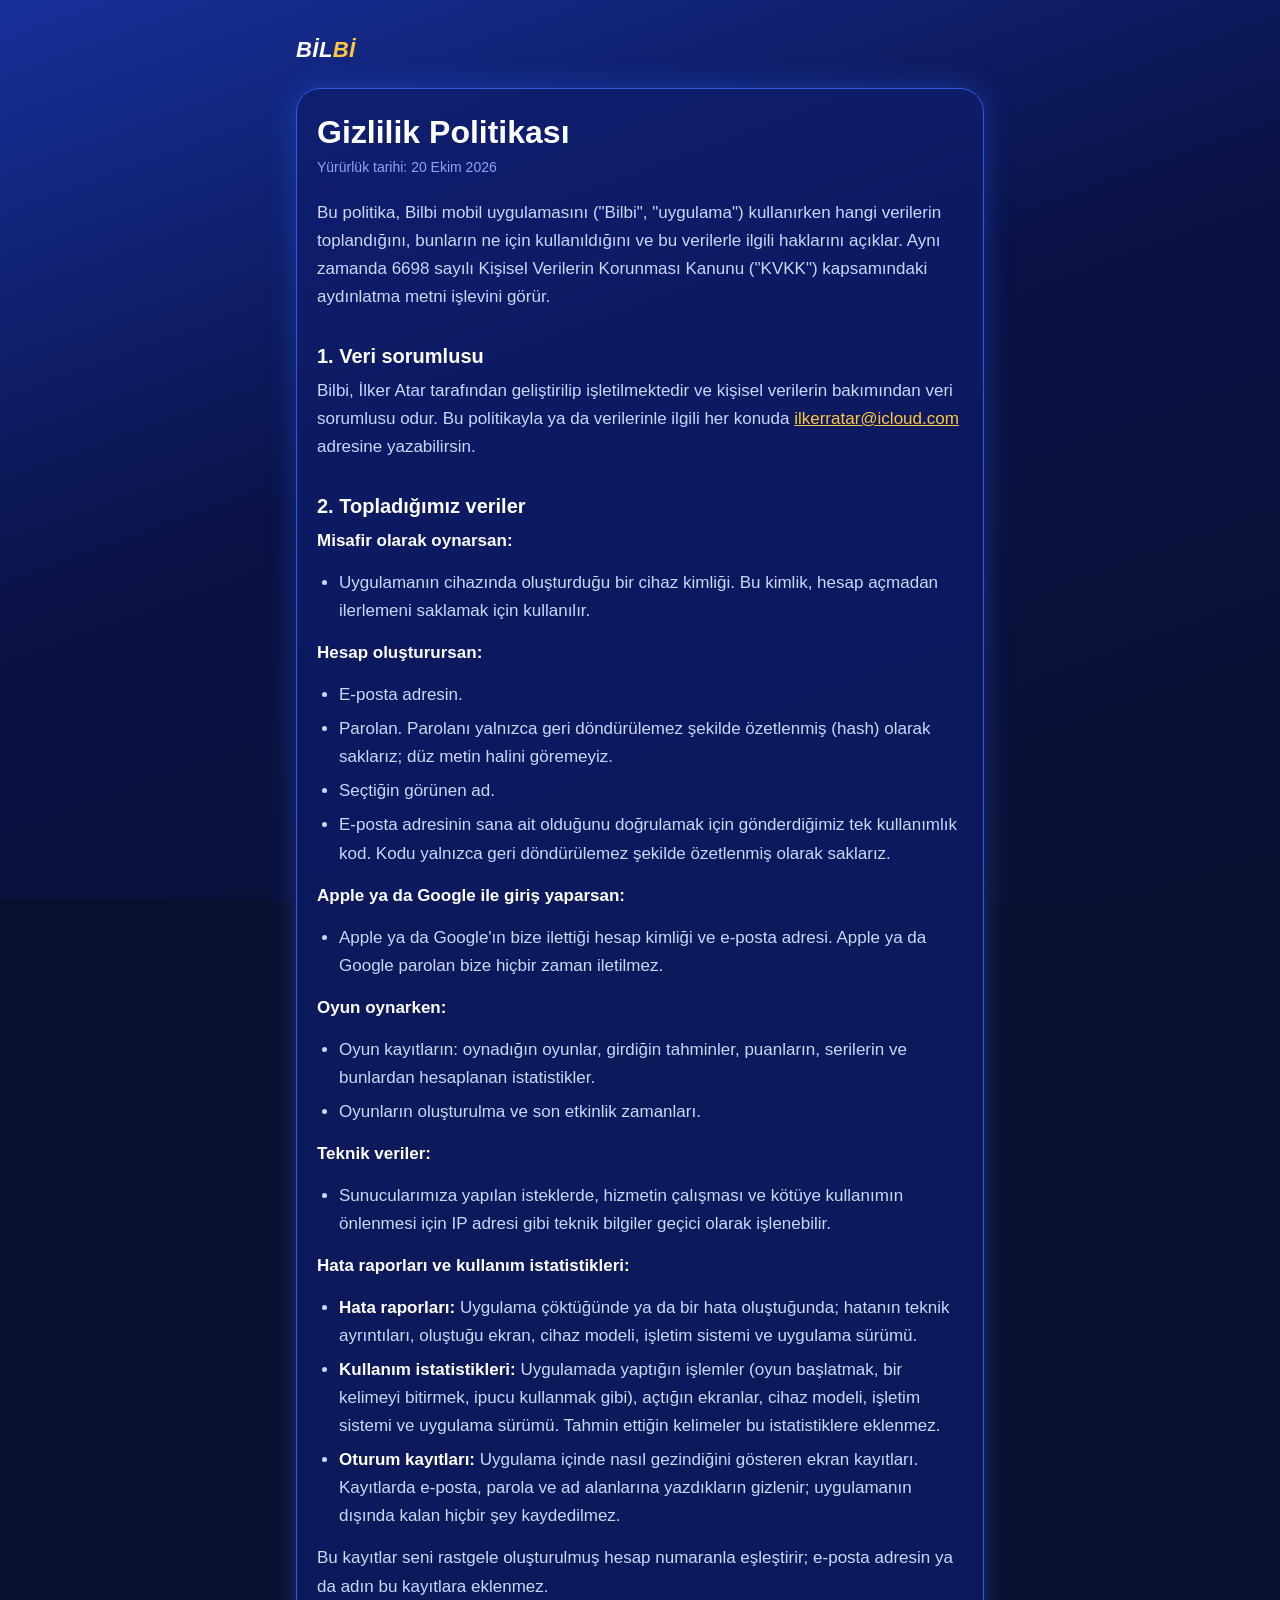
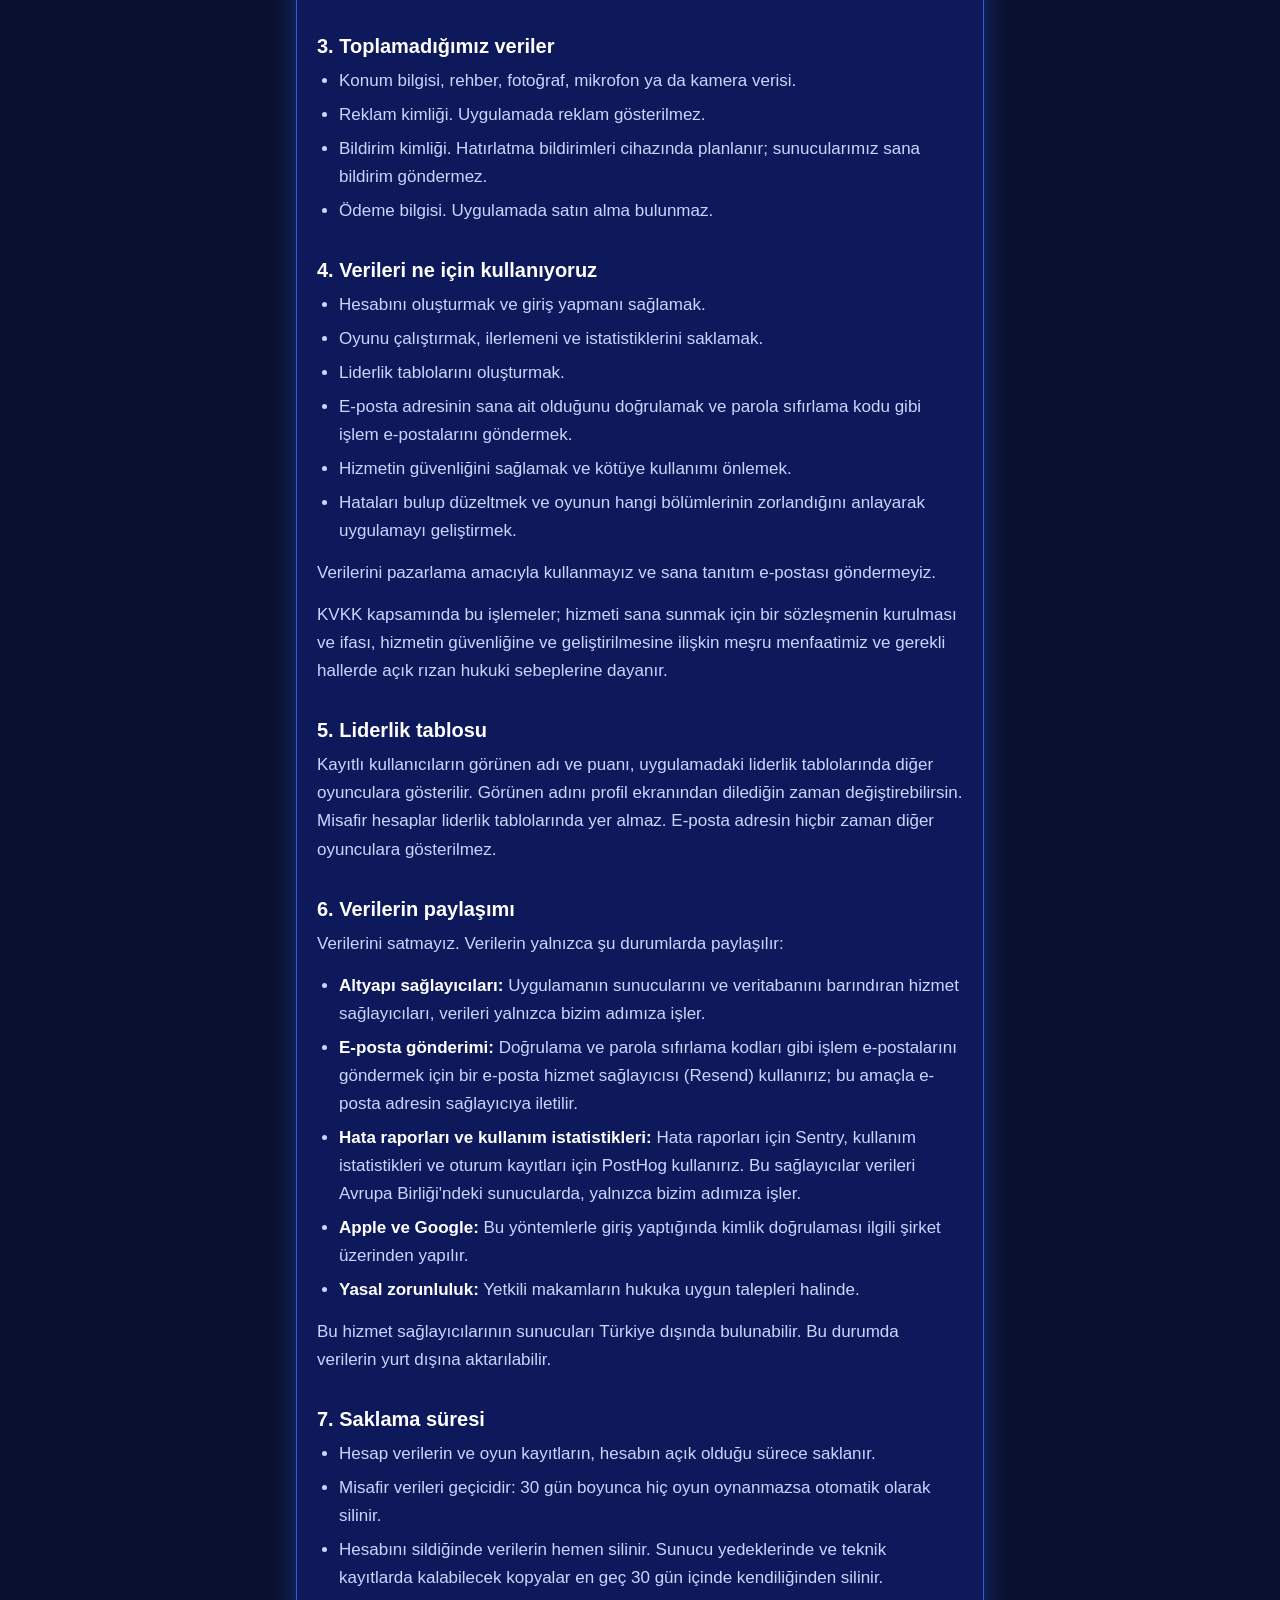
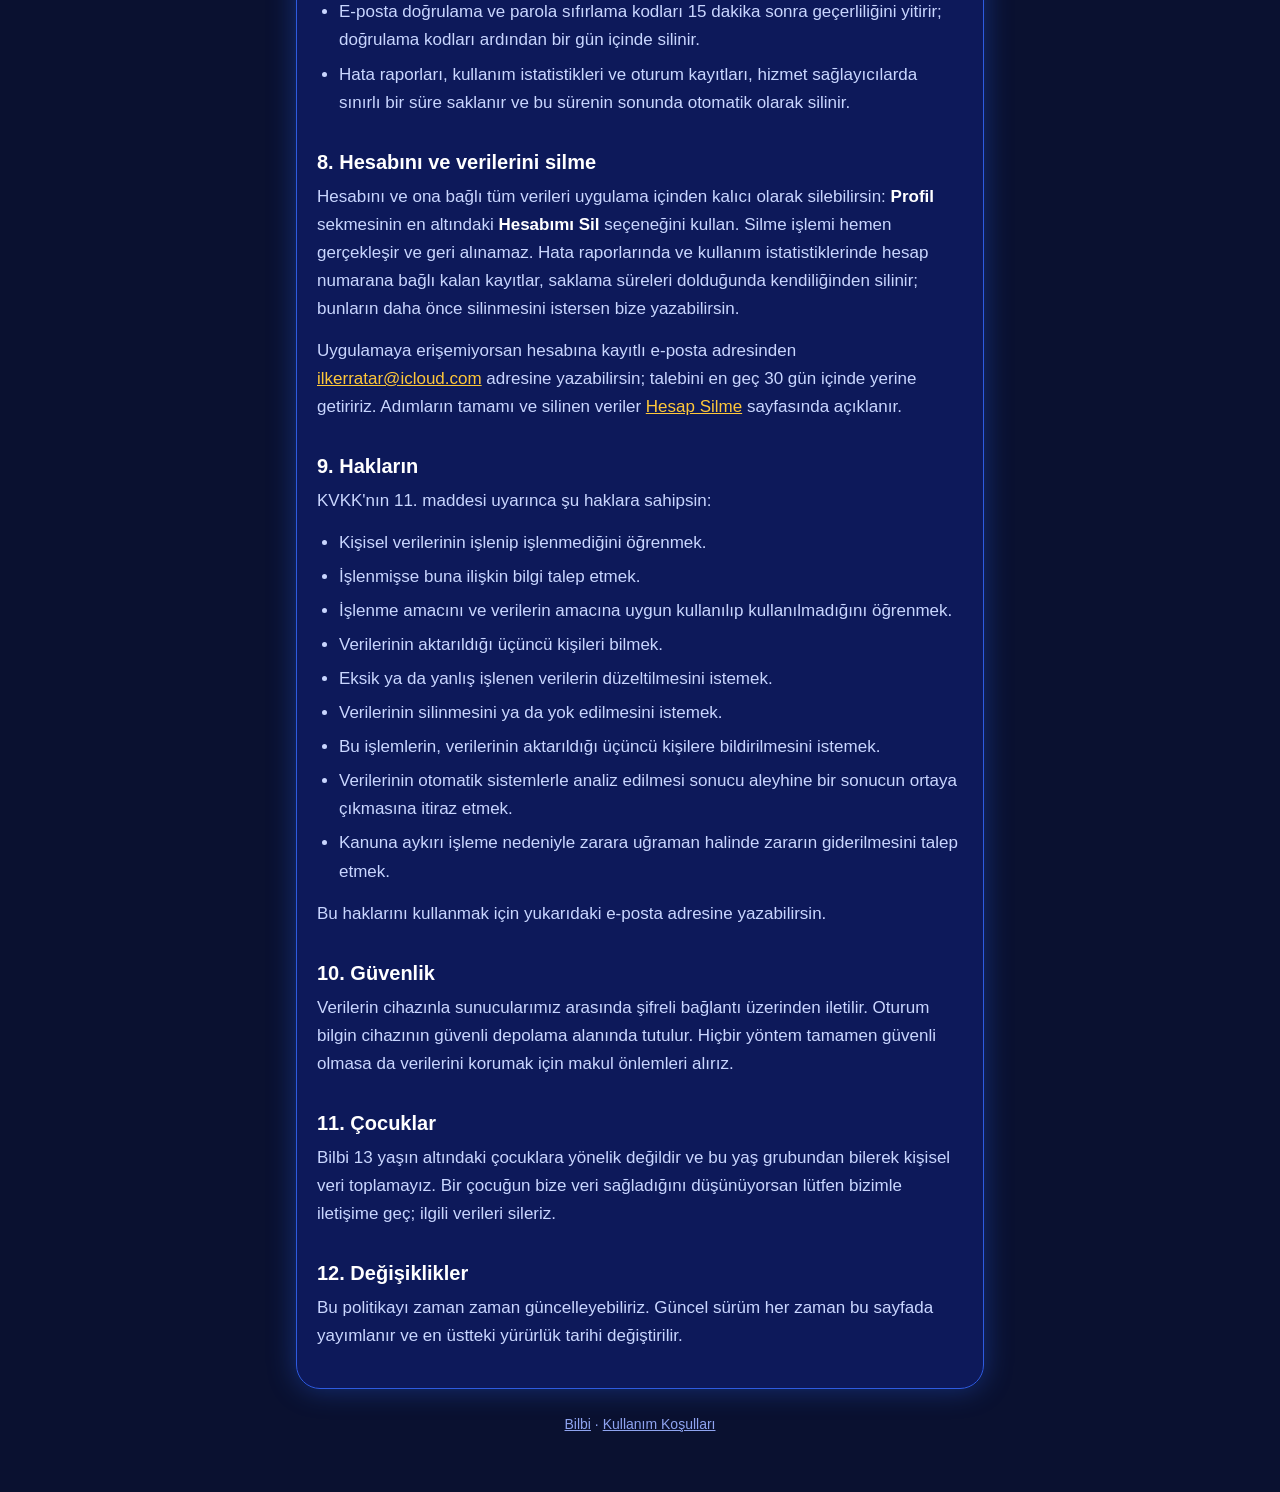
==== commit 6c7dd61a: "Describe crash reports, analytics, session replay and email codes The policy still said no third-par" ====
--- a/gizlilik/index.html
+++ b/gizlilik/index.html
@@ -15,7 +15,7 @@
       <a class="brand" href="../">BİL<span>Bİ</span></a>
       <div class="card">
         <h1>Gizlilik Politikası</h1>
-        <p class="meta">Yürürlük tarihi: 13 Ekim 2026</p>
+        <p class="meta">Yürürlük tarihi: 20 Ekim 2026</p>
 
         <p>
           Bu politika, Bilbi mobil uygulamasını ("Bilbi", "uygulama")
@@ -50,6 +50,11 @@
             (hash) olarak saklarız; düz metin halini göremeyiz.
           </li>
           <li>Seçtiğin görünen ad.</li>
+          <li>
+            E-posta adresinin sana ait olduğunu doğrulamak için gönderdiğimiz
+            tek kullanımlık kod. Kodu yalnızca geri döndürülemez şekilde
+            özetlenmiş olarak saklarız.
+          </li>
         </ul>
         <p><strong>Apple ya da Google ile giriş yaparsan:</strong></p>
         <ul>
@@ -74,14 +79,38 @@
             olarak işlenebilir.
           </li>
         </ul>
+        <p><strong>Hata raporları ve kullanım istatistikleri:</strong></p>
+        <ul>
+          <li>
+            <strong>Hata raporları:</strong> Uygulama çöktüğünde ya da bir hata
+            oluştuğunda; hatanın teknik ayrıntıları, oluştuğu ekran, cihaz
+            modeli, işletim sistemi ve uygulama sürümü.
+          </li>
+          <li>
+            <strong>Kullanım istatistikleri:</strong> Uygulamada yaptığın
+            işlemler (oyun başlatmak, bir kelimeyi bitirmek, ipucu kullanmak
+            gibi), açtığın ekranlar, cihaz modeli, işletim sistemi ve uygulama
+            sürümü. Tahmin ettiğin kelimeler bu istatistiklere eklenmez.
+          </li>
+          <li>
+            <strong>Oturum kayıtları:</strong> Uygulama içinde nasıl gezindiğini
+            gösteren ekran kayıtları. Kayıtlarda e-posta, parola ve ad
+            alanlarına yazdıkların gizlenir; uygulamanın dışında kalan hiçbir
+            şey kaydedilmez.
+          </li>
+        </ul>
+        <p>
+          Bu kayıtlar seni rastgele oluşturulmuş hesap numaranla eşleştirir;
+          e-posta adresin ya da adın bu kayıtlara eklenmez.
+        </p>
 
         <h2>3. Toplamadığımız veriler</h2>
         <ul>
           <li>Konum bilgisi, rehber, fotoğraf, mikrofon ya da kamera verisi.</li>
           <li>Reklam kimliği. Uygulamada reklam gösterilmez.</li>
           <li>
-            Üçüncü taraf analitik ya da izleme araçlarıyla toplanan kullanım
-            verisi.
+            Bildirim kimliği. Hatırlatma bildirimleri cihazında planlanır;
+            sunucularımız sana bildirim göndermez.
           </li>
           <li>Ödeme bilgisi. Uygulamada satın alma bulunmaz.</li>
         </ul>
@@ -91,8 +120,15 @@
           <li>Hesabını oluşturmak ve giriş yapmanı sağlamak.</li>
           <li>Oyunu çalıştırmak, ilerlemeni ve istatistiklerini saklamak.</li>
           <li>Liderlik tablolarını oluşturmak.</li>
-          <li>Parola sıfırlama kodu gibi işlem e-postalarını göndermek.</li>
+          <li>
+            E-posta adresinin sana ait olduğunu doğrulamak ve parola sıfırlama
+            kodu gibi işlem e-postalarını göndermek.
+          </li>
           <li>Hizmetin güvenliğini sağlamak ve kötüye kullanımı önlemek.</li>
+          <li>
+            Hataları bulup düzeltmek ve oyunun hangi bölümlerinin zorlandığını
+            anlayarak uygulamayı geliştirmek.
+          </li>
         </ul>
         <p>
           Verilerini pazarlama amacıyla kullanmayız ve sana tanıtım e-postası
@@ -100,7 +136,8 @@
         </p>
         <p>
           KVKK kapsamında bu işlemeler; hizmeti sana sunmak için bir sözleşmenin
-          kurulması ve ifası, hizmetin güvenliğine ilişkin meşru menfaatimiz ve
+          kurulması ve ifası, hizmetin güvenliğine ve geliştirilmesine ilişkin
+          meşru menfaatimiz ve
           gerekli hallerde açık rızan hukuki sebeplerine dayanır.
         </p>
 
@@ -122,10 +159,16 @@
             bizim adımıza işler.
           </li>
           <li>
-            <strong>E-posta gönderimi:</strong> Parola sıfırlama gibi işlem
-            e-postalarını göndermek için bir e-posta hizmet sağlayıcısı
-            (Resend) kullanırız; bu amaçla e-posta adresin sağlayıcıya
-            iletilir.
+            <strong>E-posta gönderimi:</strong> Doğrulama ve parola sıfırlama
+            kodları gibi işlem e-postalarını göndermek için bir e-posta hizmet
+            sağlayıcısı (Resend) kullanırız; bu amaçla e-posta adresin
+            sağlayıcıya iletilir.
+          </li>
+          <li>
+            <strong>Hata raporları ve kullanım istatistikleri:</strong> Hata
+            raporları için Sentry, kullanım istatistikleri ve oturum kayıtları
+            için PostHog kullanırız. Bu sağlayıcılar verileri Avrupa
+            Birliği'ndeki sunucularda, yalnızca bizim adımıza işler.
           </li>
           <li>
             <strong>Apple ve Google:</strong> Bu yöntemlerle giriş yaptığında
@@ -157,7 +200,14 @@
             kendiliğinden silinir.
           </li>
           <li>
-            Parola sıfırlama kodları kısa süre sonra geçerliliğini yitirir.
+            E-posta doğrulama ve parola sıfırlama kodları 15 dakika sonra
+            geçerliliğini yitirir; doğrulama kodları ardından bir gün içinde
+            silinir.
+          </li>
+          <li>
+            Hata raporları, kullanım istatistikleri ve oturum kayıtları, hizmet
+            sağlayıcılarda sınırlı bir süre saklanır ve bu sürenin sonunda
+            otomatik olarak silinir.
           </li>
         </ul>
 
@@ -166,7 +216,10 @@
           Hesabını ve ona bağlı tüm verileri uygulama içinden kalıcı olarak
           silebilirsin: <strong>Profil</strong> sekmesinin en altındaki
           <strong>Hesabımı Sil</strong> seçeneğini kullan. Silme işlemi hemen
-          gerçekleşir ve geri alınamaz.
+          gerçekleşir ve geri alınamaz. Hata raporlarında ve kullanım
+          istatistiklerinde hesap numarana bağlı kalan kayıtlar, saklama
+          süreleri dolduğunda kendiliğinden silinir; bunların daha önce
+          silinmesini istersen bize yazabilirsin.
         </p>
         <p>
           Uygulamaya erişemiyorsan hesabına kayıtlı e-posta adresinden
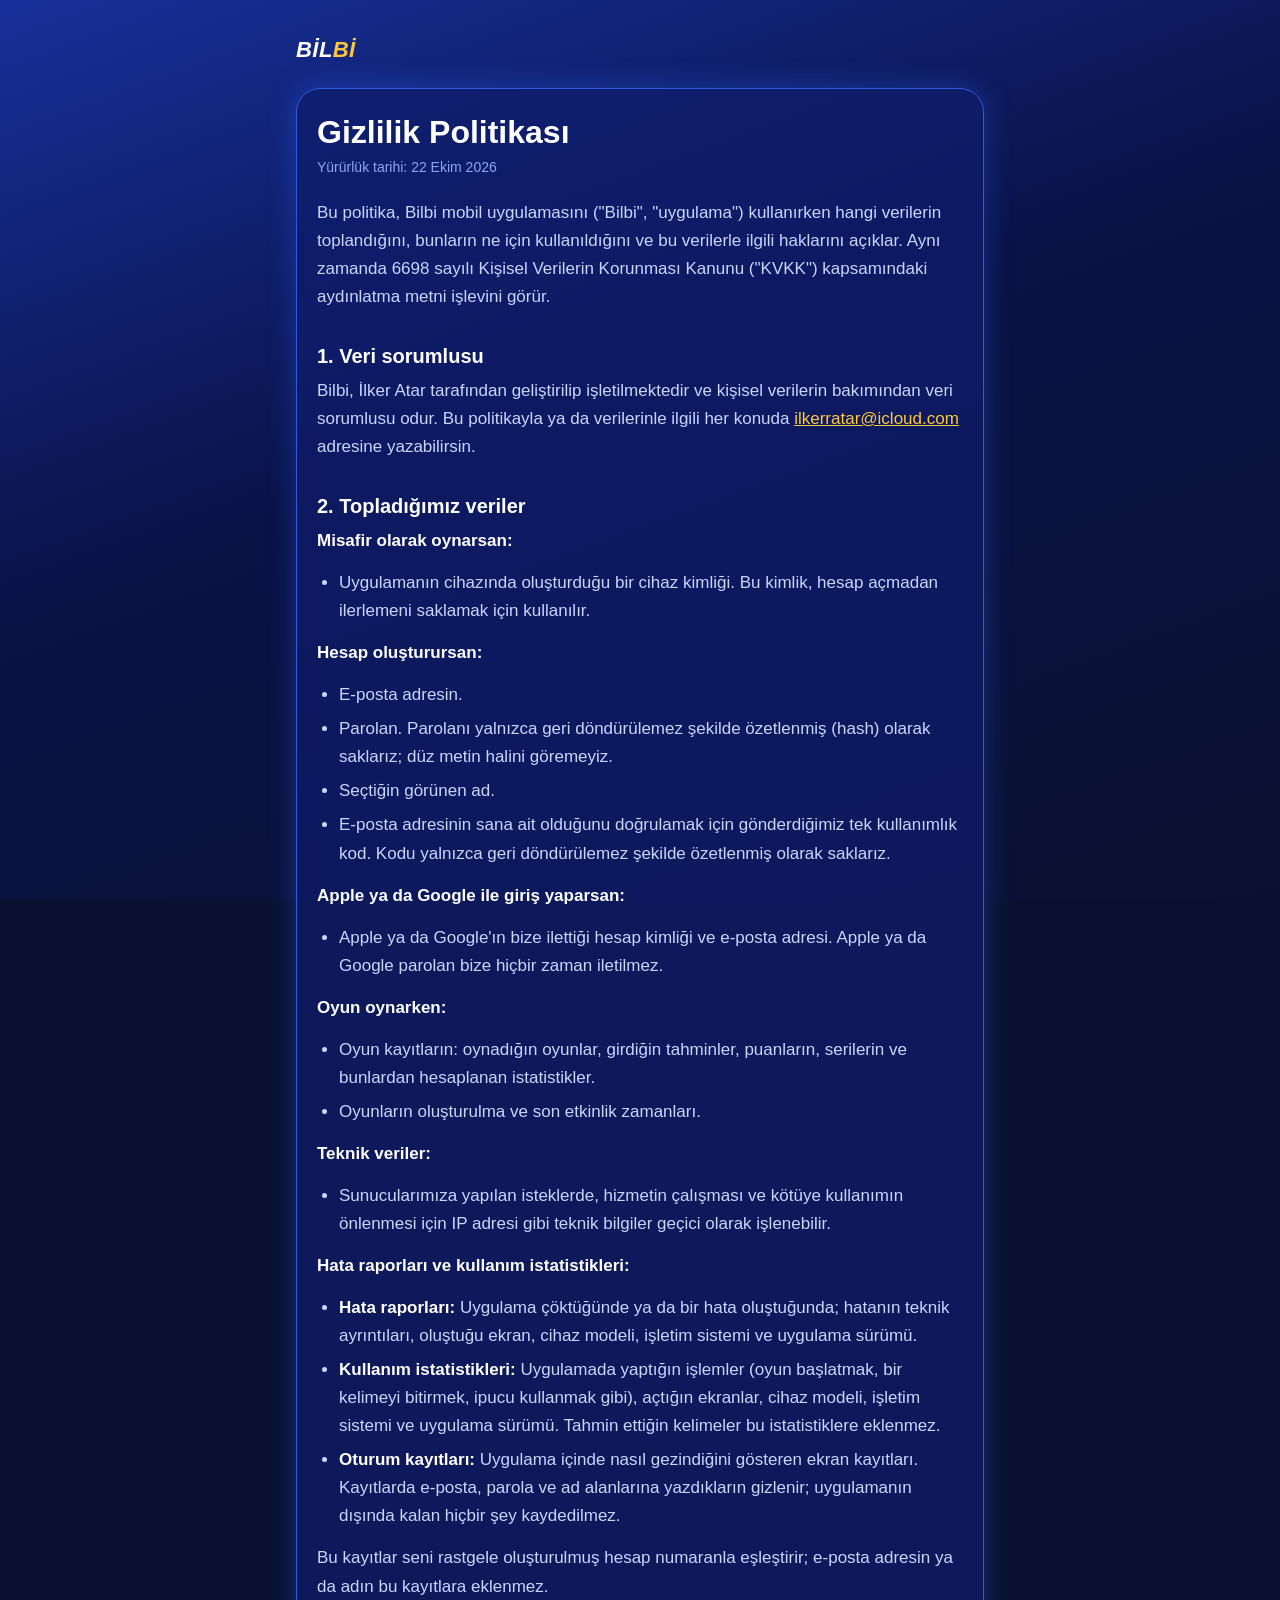
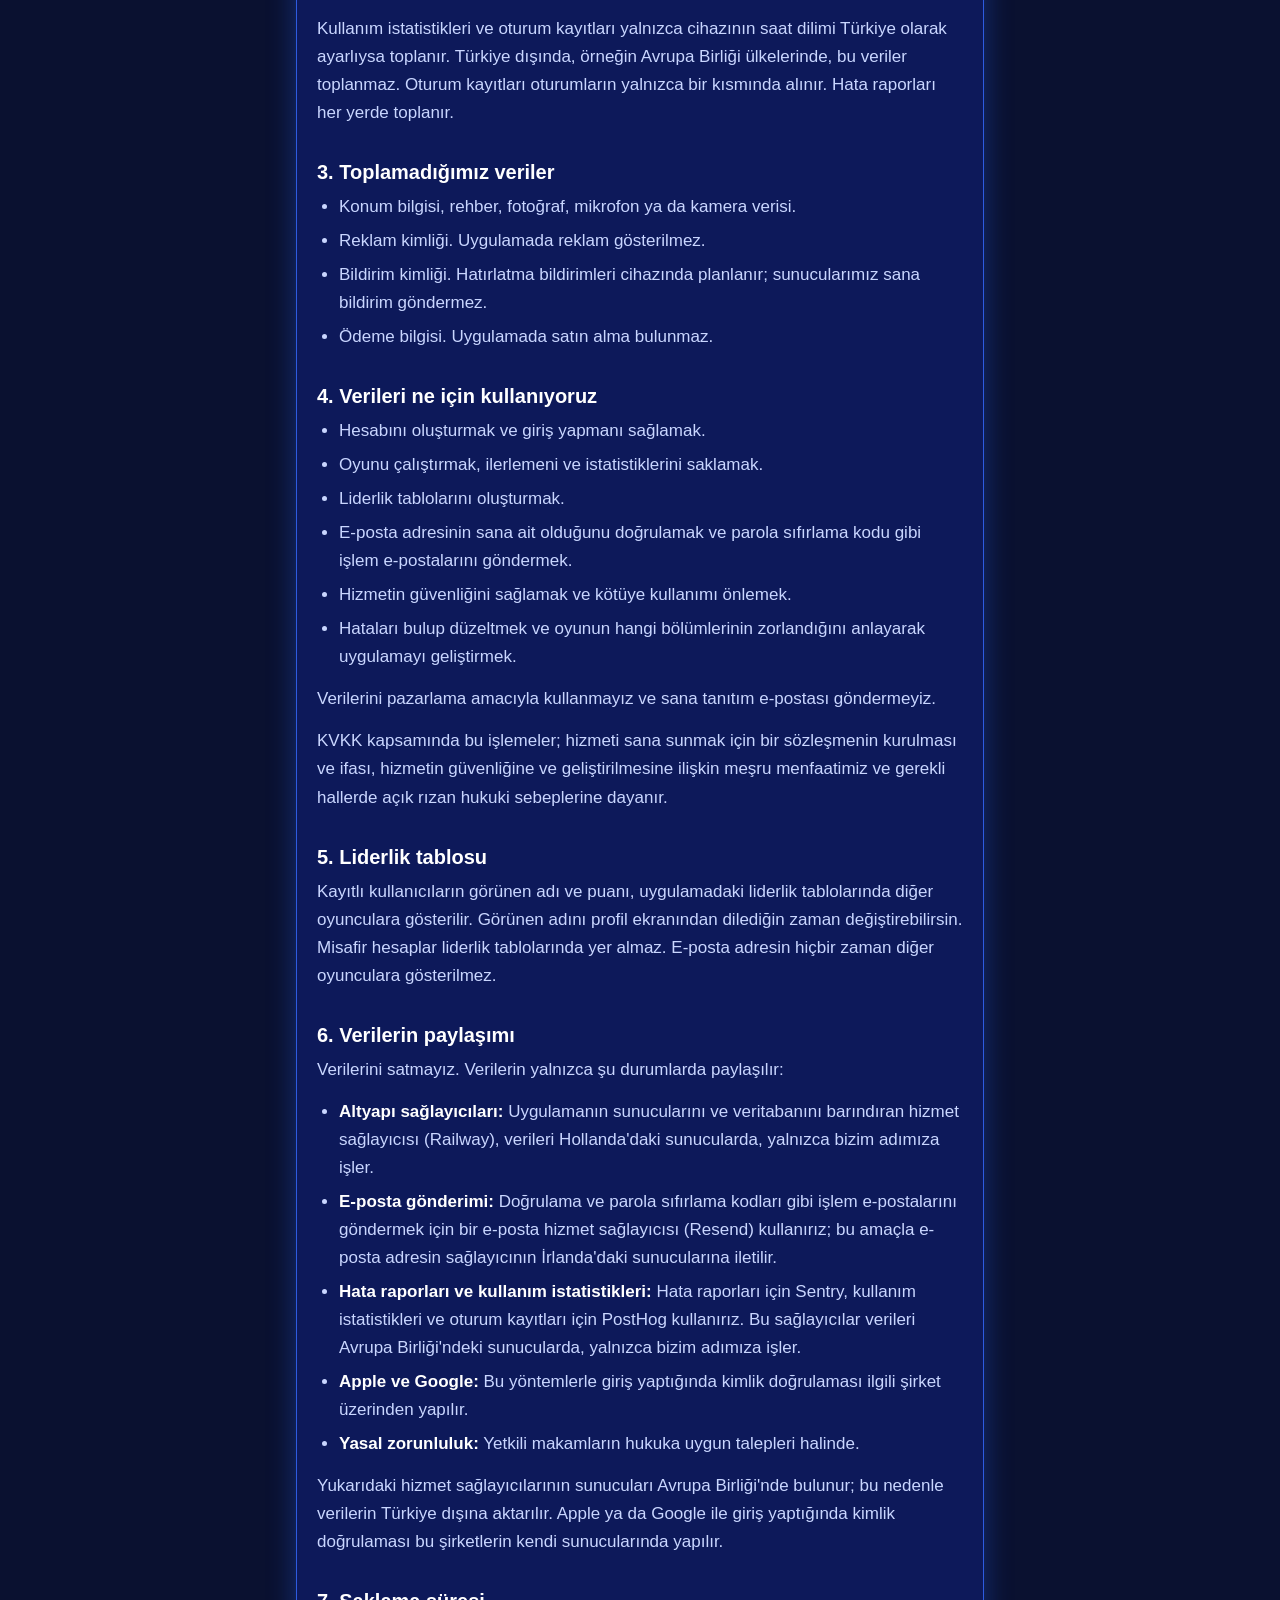
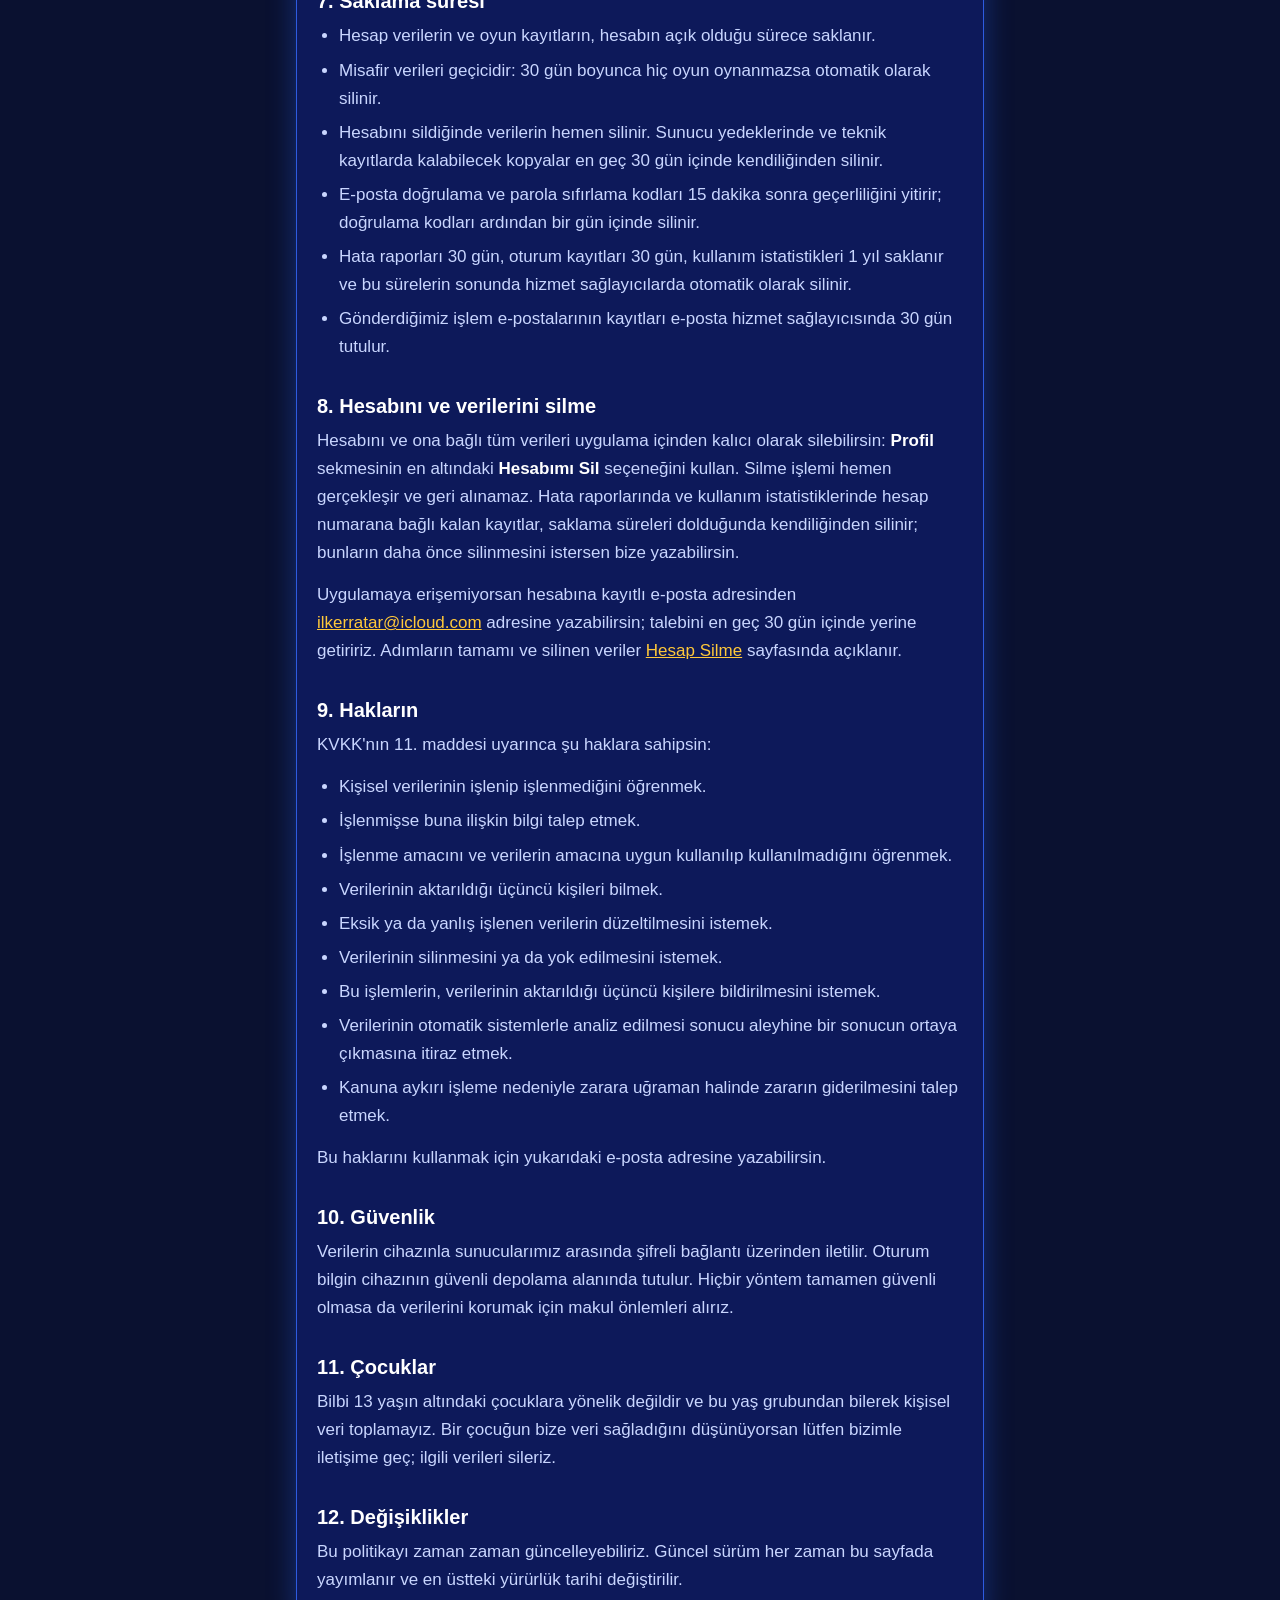
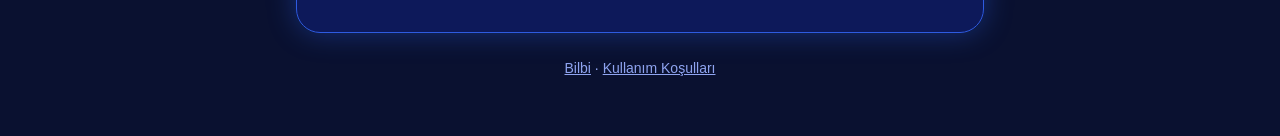
==== commit 9e7cf57a: "Give retention periods, server locations and the Turkey-only analytics Error reports and session rep" ====
--- a/gizlilik/index.html
+++ b/gizlilik/index.html
@@ -15,7 +15,7 @@
       <a class="brand" href="../">BİL<span>Bİ</span></a>
       <div class="card">
         <h1>Gizlilik Politikası</h1>
-        <p class="meta">Yürürlük tarihi: 20 Ekim 2026</p>
+        <p class="meta">Yürürlük tarihi: 22 Ekim 2026</p>
 
         <p>
           Bu politika, Bilbi mobil uygulamasını ("Bilbi", "uygulama")
@@ -103,6 +103,13 @@
           Bu kayıtlar seni rastgele oluşturulmuş hesap numaranla eşleştirir;
           e-posta adresin ya da adın bu kayıtlara eklenmez.
         </p>
+        <p>
+          Kullanım istatistikleri ve oturum kayıtları yalnızca cihazının saat
+          dilimi Türkiye olarak ayarlıysa toplanır. Türkiye dışında, örneğin
+          Avrupa Birliği ülkelerinde, bu veriler toplanmaz. Oturum kayıtları
+          oturumların yalnızca bir kısmında alınır. Hata raporları her yerde
+          toplanır.
+        </p>
 
         <h2>3. Toplamadığımız veriler</h2>
         <ul>
@@ -155,14 +162,14 @@
         <ul>
           <li>
             <strong>Altyapı sağlayıcıları:</strong> Uygulamanın sunucularını ve
-            veritabanını barındıran hizmet sağlayıcıları, verileri yalnızca
-            bizim adımıza işler.
+            veritabanını barındıran hizmet sağlayıcısı (Railway), verileri
+            Hollanda'daki sunucularda, yalnızca bizim adımıza işler.
           </li>
           <li>
             <strong>E-posta gönderimi:</strong> Doğrulama ve parola sıfırlama
             kodları gibi işlem e-postalarını göndermek için bir e-posta hizmet
             sağlayıcısı (Resend) kullanırız; bu amaçla e-posta adresin
-            sağlayıcıya iletilir.
+            sağlayıcının İrlanda'daki sunucularına iletilir.
           </li>
           <li>
             <strong>Hata raporları ve kullanım istatistikleri:</strong> Hata
@@ -180,8 +187,10 @@
           </li>
         </ul>
         <p>
-          Bu hizmet sağlayıcılarının sunucuları Türkiye dışında bulunabilir. Bu
-          durumda verilerin yurt dışına aktarılabilir.
+          Yukarıdaki hizmet sağlayıcılarının sunucuları Avrupa Birliği'nde
+          bulunur; bu nedenle verilerin Türkiye dışına aktarılır. Apple ya da
+          Google ile giriş yaptığında kimlik doğrulaması bu şirketlerin kendi
+          sunucularında yapılır.
         </p>
 
         <h2>7. Saklama süresi</h2>
@@ -205,9 +214,13 @@
             silinir.
           </li>
           <li>
-            Hata raporları, kullanım istatistikleri ve oturum kayıtları, hizmet
-            sağlayıcılarda sınırlı bir süre saklanır ve bu sürenin sonunda
-            otomatik olarak silinir.
+            Hata raporları 30 gün, oturum kayıtları 30 gün, kullanım
+            istatistikleri 1 yıl saklanır ve bu sürelerin sonunda hizmet
+            sağlayıcılarda otomatik olarak silinir.
+          </li>
+          <li>
+            Gönderdiğimiz işlem e-postalarının kayıtları e-posta hizmet
+            sağlayıcısında 30 gün tutulur.
           </li>
         </ul>
 
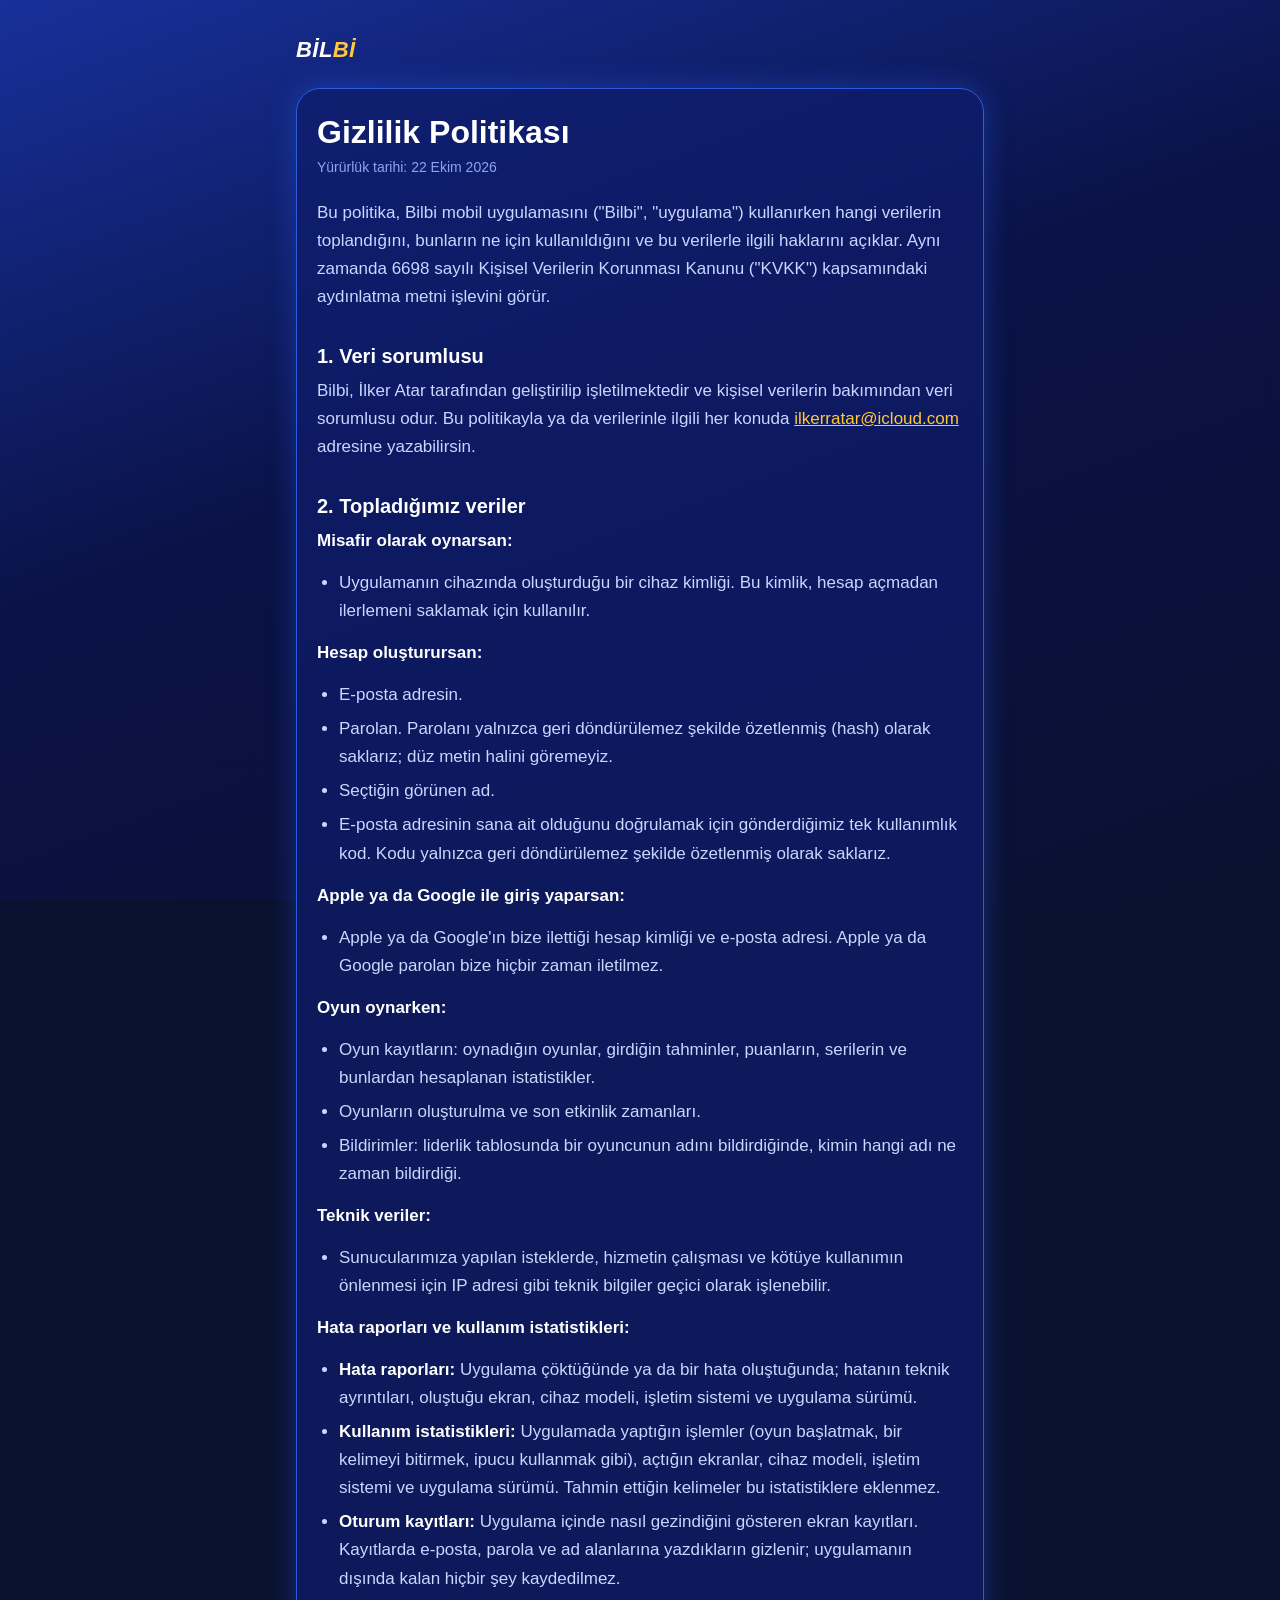
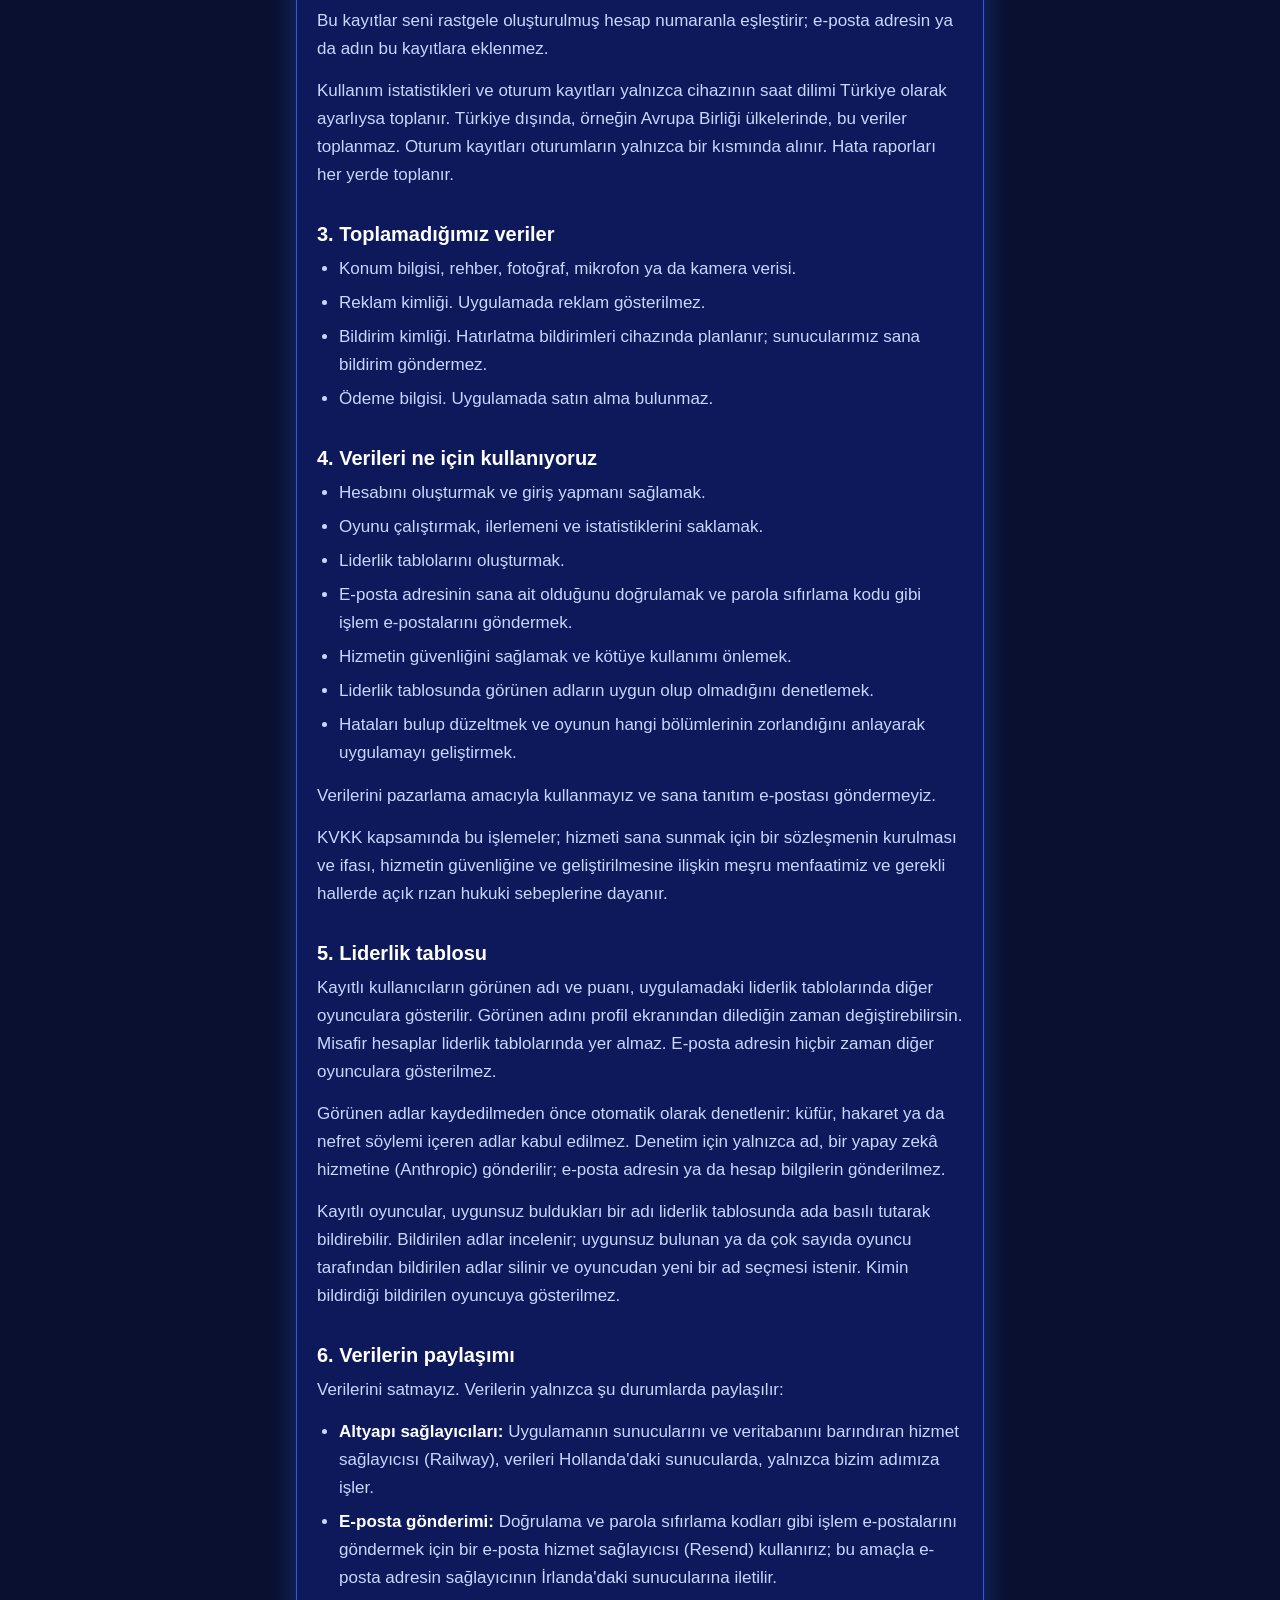
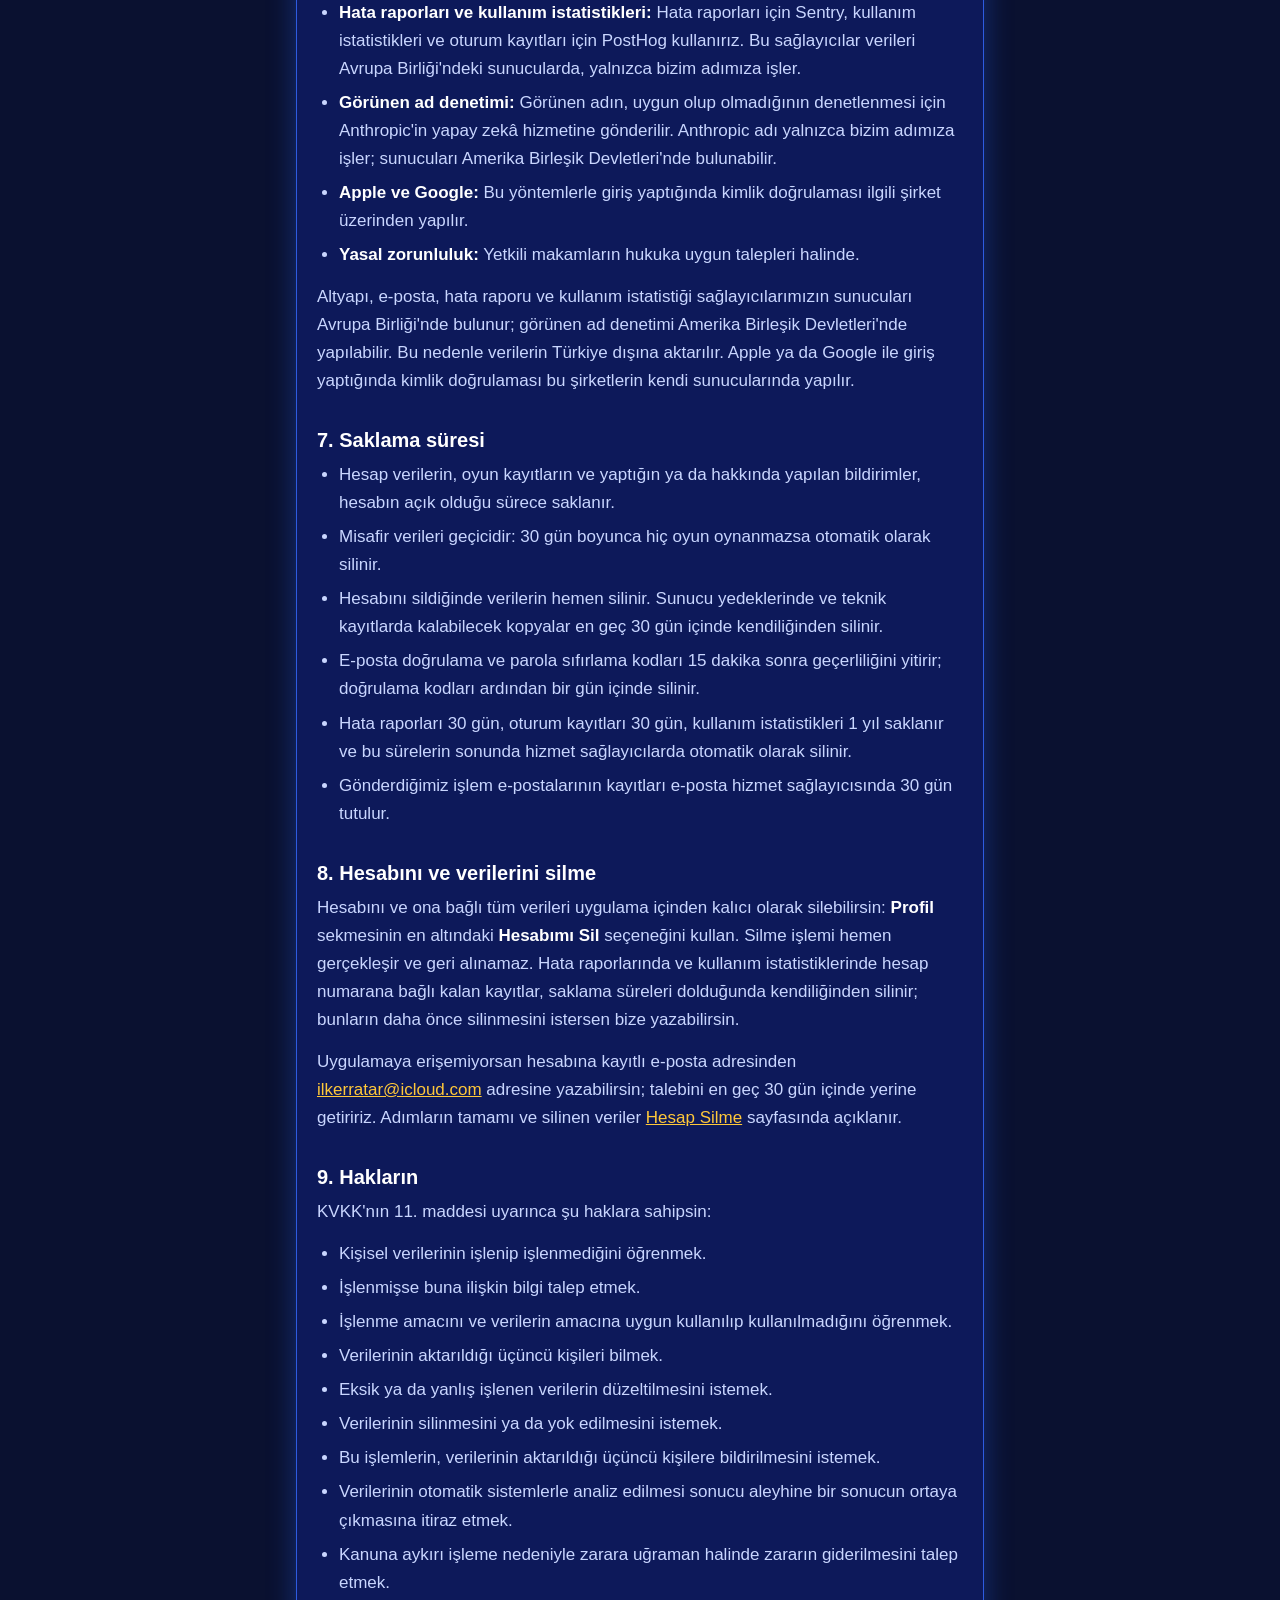
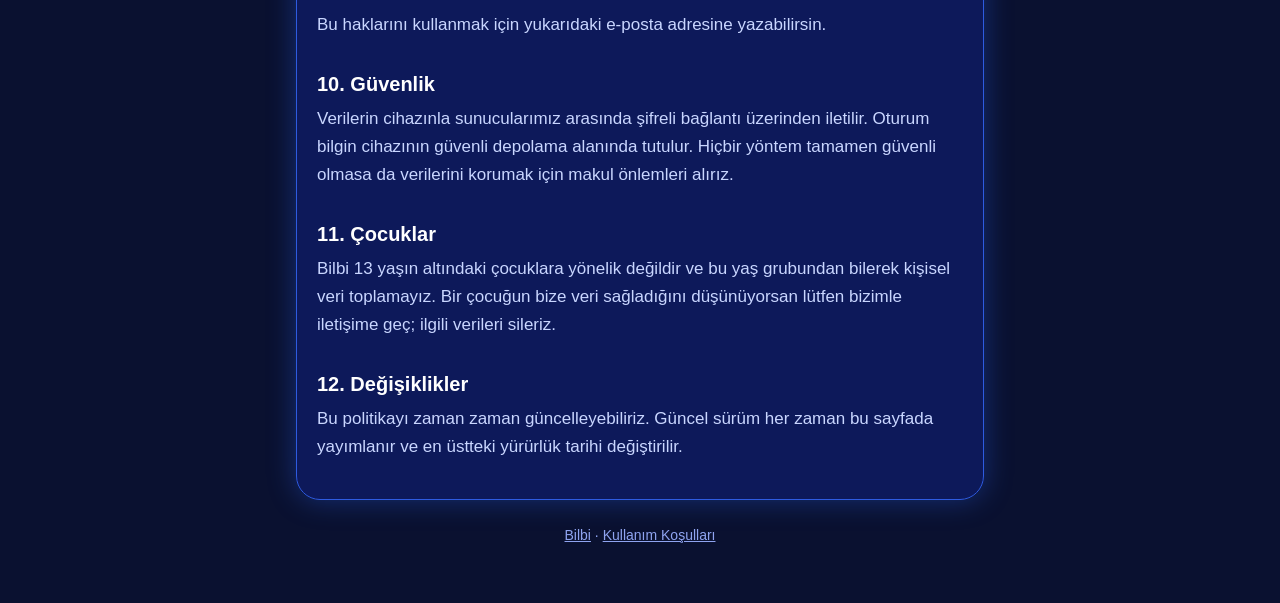
==== commit 5d2c64ba: "Describe display-name moderation and name reports Display names are checked automatically before the" ====
--- a/gizlilik/index.html
+++ b/gizlilik/index.html
@@ -70,6 +70,10 @@
             serilerin ve bunlardan hesaplanan istatistikler.
           </li>
           <li>Oyunların oluşturulma ve son etkinlik zamanları.</li>
+          <li>
+            Bildirimler: liderlik tablosunda bir oyuncunun adını bildirdiğinde,
+            kimin hangi adı ne zaman bildirdiği.
+          </li>
         </ul>
         <p><strong>Teknik veriler:</strong></p>
         <ul>
@@ -133,6 +137,9 @@
           </li>
           <li>Hizmetin güvenliğini sağlamak ve kötüye kullanımı önlemek.</li>
           <li>
+            Liderlik tablosunda görünen adların uygun olup olmadığını denetlemek.
+          </li>
+          <li>
             Hataları bulup düzeltmek ve oyunun hangi bölümlerinin zorlandığını
             anlayarak uygulamayı geliştirmek.
           </li>
@@ -156,6 +163,19 @@
           liderlik tablolarında yer almaz. E-posta adresin hiçbir zaman diğer
           oyunculara gösterilmez.
         </p>
+        <p>
+          Görünen adlar kaydedilmeden önce otomatik olarak denetlenir: küfür,
+          hakaret ya da nefret söylemi içeren adlar kabul edilmez. Denetim için
+          yalnızca ad, bir yapay zekâ hizmetine (Anthropic) gönderilir; e-posta
+          adresin ya da hesap bilgilerin gönderilmez.
+        </p>
+        <p>
+          Kayıtlı oyuncular, uygunsuz buldukları bir adı liderlik tablosunda
+          ada basılı tutarak bildirebilir. Bildirilen adlar incelenir; uygunsuz
+          bulunan ya da çok sayıda oyuncu tarafından bildirilen adlar silinir ve
+          oyuncudan yeni bir ad seçmesi istenir. Kimin bildirdiği bildirilen
+          oyuncuya gösterilmez.
+        </p>
 
         <h2>6. Verilerin paylaşımı</h2>
         <p>Verilerini satmayız. Verilerin yalnızca şu durumlarda paylaşılır:</p>
@@ -178,6 +198,12 @@
             Birliği'ndeki sunucularda, yalnızca bizim adımıza işler.
           </li>
           <li>
+            <strong>Görünen ad denetimi:</strong> Görünen adın, uygun olup
+            olmadığının denetlenmesi için Anthropic'in yapay zekâ hizmetine
+            gönderilir. Anthropic adı yalnızca bizim adımıza işler; sunucuları
+            Amerika Birleşik Devletleri'nde bulunabilir.
+          </li>
+          <li>
             <strong>Apple ve Google:</strong> Bu yöntemlerle giriş yaptığında
             kimlik doğrulaması ilgili şirket üzerinden yapılır.
           </li>
@@ -187,17 +213,19 @@
           </li>
         </ul>
         <p>
-          Yukarıdaki hizmet sağlayıcılarının sunucuları Avrupa Birliği'nde
-          bulunur; bu nedenle verilerin Türkiye dışına aktarılır. Apple ya da
-          Google ile giriş yaptığında kimlik doğrulaması bu şirketlerin kendi
-          sunucularında yapılır.
+          Altyapı, e-posta, hata raporu ve kullanım istatistiği
+          sağlayıcılarımızın sunucuları Avrupa Birliği'nde bulunur; görünen ad
+          denetimi Amerika Birleşik Devletleri'nde yapılabilir. Bu nedenle
+          verilerin Türkiye dışına aktarılır. Apple ya da Google ile giriş
+          yaptığında kimlik doğrulaması bu şirketlerin kendi sunucularında
+          yapılır.
         </p>
 
         <h2>7. Saklama süresi</h2>
         <ul>
           <li>
-            Hesap verilerin ve oyun kayıtların, hesabın açık olduğu sürece
-            saklanır.
+            Hesap verilerin, oyun kayıtların ve yaptığın ya da hakkında yapılan
+            bildirimler, hesabın açık olduğu sürece saklanır.
           </li>
           <li>
             Misafir verileri geçicidir: 30 gün boyunca hiç oyun oynanmazsa
